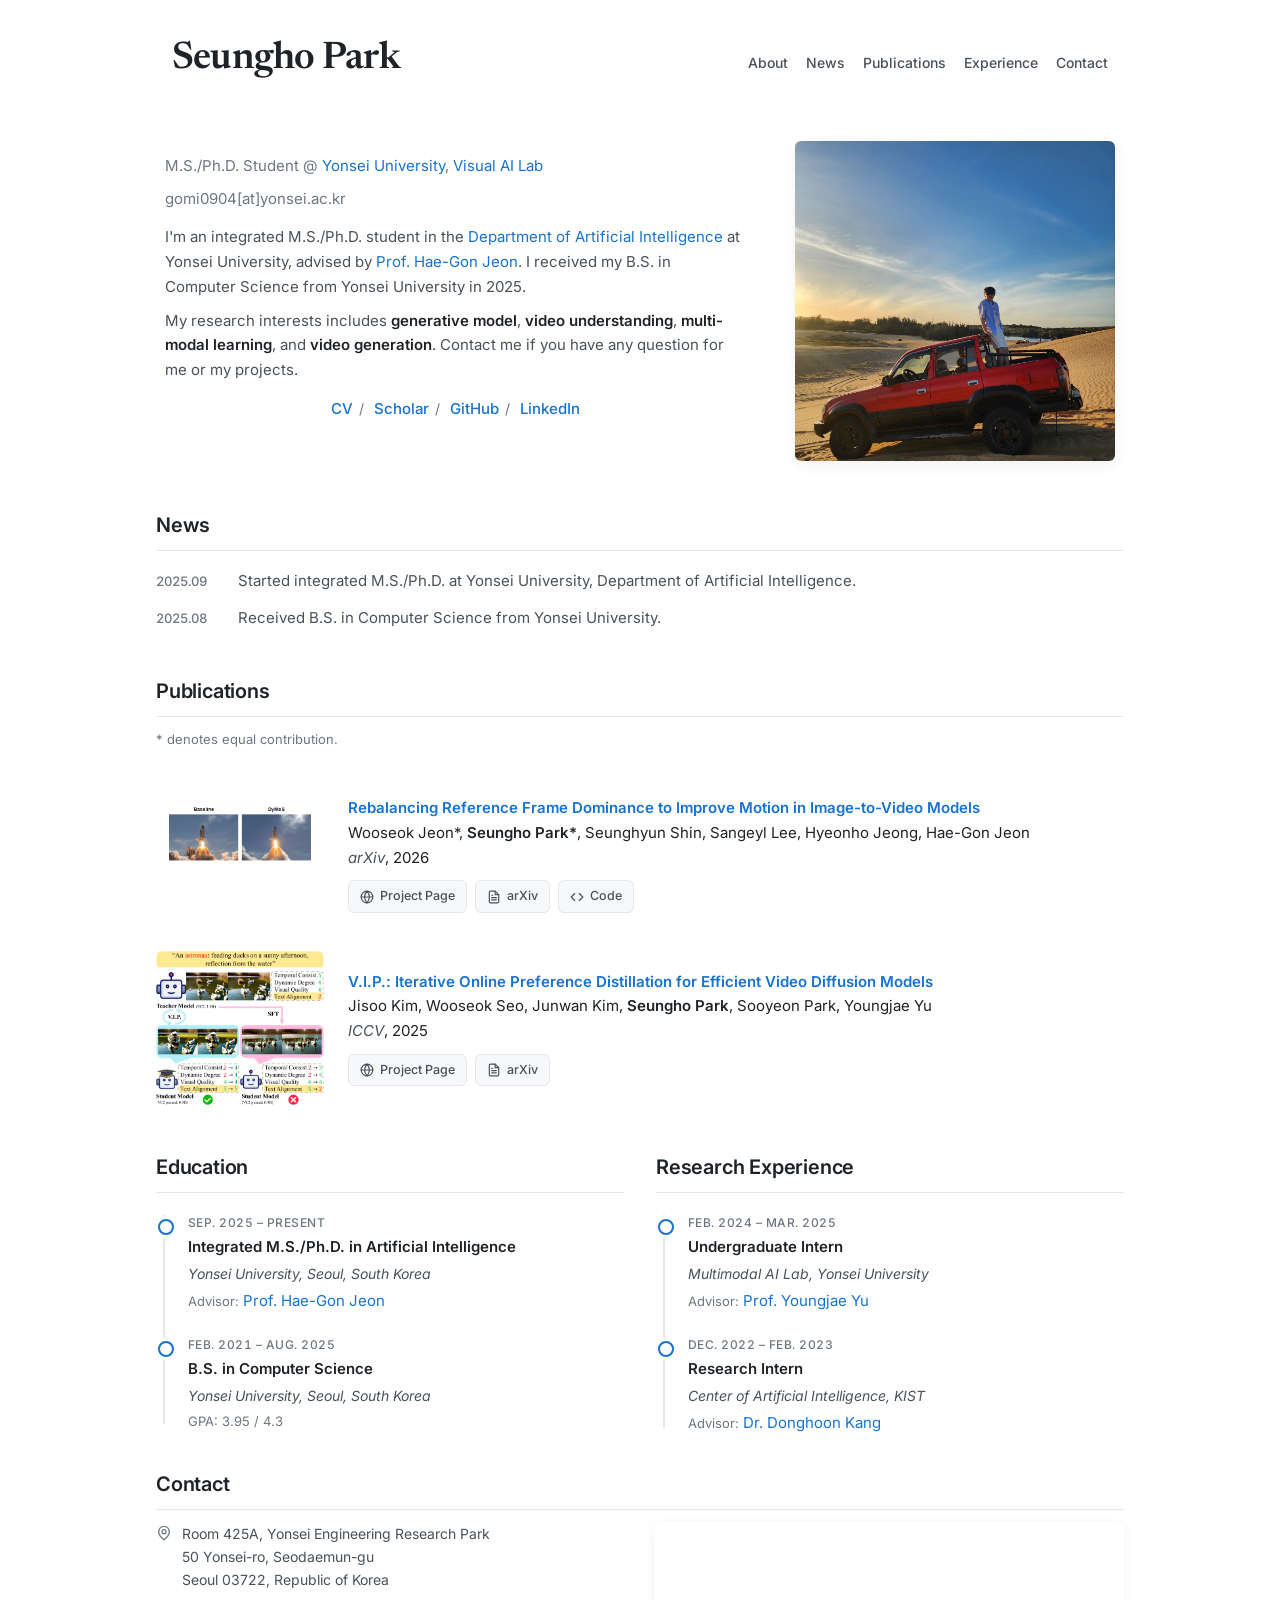
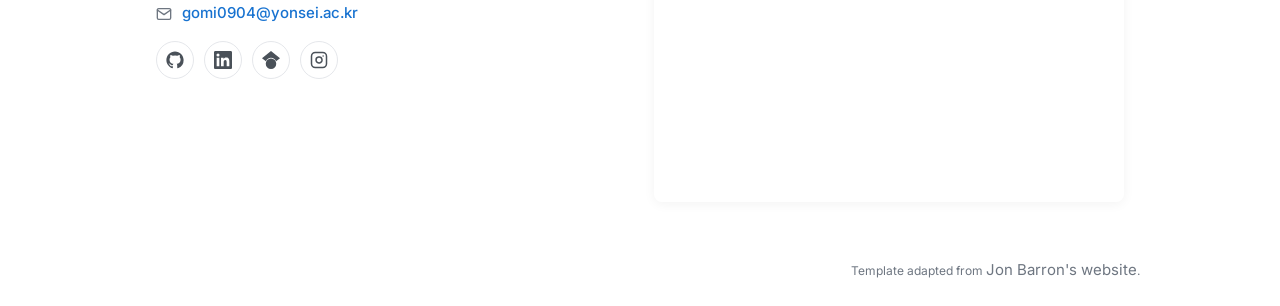
==== index.html @ 29bb2b55 "feat: add initial personal webpage" ====
<!DOCTYPE HTML>
<html lang="en">
  <head>
    <meta http-equiv="Content-Type" content="text/html; charset=UTF-8">
    <title>Seungho Park</title>
    <meta name="author" content="Seungho Park">
    <meta name="viewport" content="width=device-width, initial-scale=1">
    <link rel="stylesheet" type="text/css" href="stylesheet.css">
  </head>

  <body>

    <!-- ============== TOP HEADER (name + nav) ============== -->
    <header class="page-header">
      <p class="name">Seungho Park</p>
      <nav class="topnav">
        <a href="#about">About</a>
        <a href="#news">News</a>
        <a href="#publications">Publications</a>
        <a href="#experience">Experience</a>
        <a href="#contact">Contact</a>
      </nav>
    </header>

<table style="width:100%;max-width:1000px;border:0px;border-spacing:0px;border-collapse:separate;margin-right:auto;margin-left:auto;"><tbody>
      <tr style="padding:0px">
        <td style="padding:0px">

          <!-- ============== ABOUT / HEADER ============== -->
          <table id="about" style="width:100%;border:0px;border-spacing:0px;border-collapse:separate;margin-right:auto;margin-left:auto;"><tbody>
            <tr style="padding:0px">
              <td style="padding:2.5%;width:63%;vertical-align:middle">
                <p class="subtitle">M.S./Ph.D. Student @ <a href="https://www.yonsei.ac.kr/">Yonsei University</a>, <a href="https://sites.google.com/site/hgjeoncv/">Visual AI Lab</a></p>
                <p class="subtitle" style="margin-top:-6px;">gomi0904[at]yonsei.ac.kr</p>

                <p>
                  I'm an integrated M.S./Ph.D. student in the
                  <a href="https://cais.yonsei.ac.kr/csai/index.do">Department of Artificial Intelligence</a>
                  at Yonsei University, advised by
                  <a href="https://sites.google.com/site/hgjeoncv/">Prof. Hae-Gon Jeon</a>.
                  I received my B.S. in Computer Science from Yonsei University in 2025.
                </p>
                <p>
                  My research interests includes
                  <strong>generative model</strong>, <strong>video understanding</strong>, <strong>multi-modal learning</strong>,
                  and <strong>video generation</strong>. Contact me if you have any question for me or my projects.
                </p>
                <p class="links-text">
                  
                  <a href="https://drive.google.com/file/d/1Gy5AsVF4B0NXswx8U38R1Z8lXFW52VOD/view?usp=drive_link">CV</a><span class="sep">/</span>
                  <a href="https://scholar.google.com/citations?hl=ko&user=VhP1UfAAAAAJ">Scholar</a><span class="sep">/</span>
                  <a href="https://github.com/sh0xed98b8">GitHub</a><span class="sep">/</span>
                  <a href="https://www.linkedin.com/in/%EC%8A%B9%ED%98%B8-%EB%B0%95-468747253/">LinkedIn</a>
                </p>
              </td>
              <td style="padding:5% 2.5% 2.5% 2.5%;width:37%;max-width:37%;vertical-align:top">
                <a href="images/profile.jpg"><img class="profile-photo" alt="profile photo" src="images/profile.jpg"></a>
              </td>
            </tr>
          </tbody></table>

          <!-- ============== NEWS ============== -->
          <table id="news" style="width:100%;border:0px;border-spacing:0px;border-collapse:separate;margin-right:auto;margin-left:auto;"><tbody>
            <tr>
              <td style="padding:16px;width:100%;vertical-align:middle">
                <h2>News</h2>
                <ul class="clean">
                  <li><span class="date">2025.09</span> Started integrated M.S./Ph.D. at Yonsei University, Department of Artificial Intelligence.</li>
                  <li><span class="date">2025.08</span> Received B.S. in Computer Science from Yonsei University.</li>
                </ul>
              </td>
            </tr>
          </tbody></table>

          <!-- ============== PUBLICATIONS ============== -->
          <table id="publications" style="width:100%;border:0px;border-spacing:0px;border-collapse:separate;margin-right:auto;margin-left:auto;"><tbody>
            <tr>
              <td style="padding:16px;width:100%;vertical-align:middle">
                <h2>Publications</h2>
                <p style="font-size:13px; color: var(--muted);">
                  * denotes equal contribution.
                </p>
              </td>
            </tr>
          </tbody></table>

          <table style="width:100%;border:0px;border-spacing:0px 14px;border-collapse:separate;margin-right:auto;margin-left:auto;"><tbody>

            <!-- ===== DyMoS ===== -->
            <tr>
              <td style="padding:16px;width:20%;vertical-align:middle">
                <img src='images/dymos_teaser.gif' alt="DyMoS teaser (baseline vs ours, shuttle)" style="width:100%; height:auto; display:block; border-radius:6px;">
              </td>
              <td style="padding:8px;width:80%;vertical-align:middle">
                <a href="https://sh0xed98b8.github.io/DyMoS/">
                  <span class="papertitle">Rebalancing Reference Frame Dominance to Improve Motion in Image-to-Video Models</span>
                </a>
                <br>
                Wooseok Jeon*, <strong>Seungho Park*</strong>, Seunghyun Shin, Sangeyl Lee, Hyeonho Jeong, Hae-Gon Jeon
                <br>
                <em>arXiv</em>, 2026
                <div class="pub-buttons">
                  <a href="https://sh0xed98b8.github.io/DyMoS/">
                    <svg viewBox="0 0 24 24" fill="none" stroke="currentColor" stroke-width="2" stroke-linecap="round" stroke-linejoin="round"><circle cx="12" cy="12" r="10"/><path d="M2 12h20"/><path d="M12 2a15.3 15.3 0 0 1 4 10 15.3 15.3 0 0 1-4 10 15.3 15.3 0 0 1-4-10 15.3 15.3 0 0 1 4-10z"/></svg>
                    Project Page
                  </a>
                  <a href="https://arxiv.org/abs/2605.19398">
                    <svg viewBox="0 0 24 24" fill="none" stroke="currentColor" stroke-width="2" stroke-linecap="round" stroke-linejoin="round"><path d="M14 2H6a2 2 0 0 0-2 2v16a2 2 0 0 0 2 2h12a2 2 0 0 0 2-2V8z"/><path d="M14 2v6h6"/><path d="M16 13H8M16 17H8M10 9H8"/></svg>
                    arXiv
                  </a>
                  <a href="https://github.com/sh0xed98b8/DyMoS">
                    <svg viewBox="0 0 24 24" fill="none" stroke="currentColor" stroke-width="2" stroke-linecap="round" stroke-linejoin="round"><polyline points="16 18 22 12 16 6"/><polyline points="8 6 2 12 8 18"/></svg>
                    Code
                  </a>
                </div>
              </td>
            </tr>

            <!-- ===== V.I.P. ===== -->
            <tr>
              <td style="padding:16px;width:20%;vertical-align:middle">
                <img src='images/vip_teaser.png' alt="V.I.P. teaser figure" style="width:100%; height:auto; display:block; border-radius:6px;">
              </td>
              <td style="padding:8px;width:80%;vertical-align:middle">
                <a href="https://jiiiisoo.github.io/VIP.github.io/">
                  <span class="papertitle">V.I.P.: Iterative Online Preference Distillation for Efficient Video Diffusion Models</span>
                </a>
                <br>
                Jisoo Kim, Wooseok Seo, Junwan Kim, <strong>Seungho Park</strong>, Sooyeon Park, Youngjae Yu
                <br>
                <em>ICCV</em>, 2025
                <div class="pub-buttons">
                  <a href="https://jiiiisoo.github.io/VIP.github.io/">
                    <svg viewBox="0 0 24 24" fill="none" stroke="currentColor" stroke-width="2" stroke-linecap="round" stroke-linejoin="round"><circle cx="12" cy="12" r="10"/><path d="M2 12h20"/><path d="M12 2a15.3 15.3 0 0 1 4 10 15.3 15.3 0 0 1-4 10 15.3 15.3 0 0 1-4-10 15.3 15.3 0 0 1 4-10z"/></svg>
                    Project Page
                  </a>
                  <a href="https://arxiv.org/abs/2508.03254">
                    <svg viewBox="0 0 24 24" fill="none" stroke="currentColor" stroke-width="2" stroke-linecap="round" stroke-linejoin="round"><path d="M14 2H6a2 2 0 0 0-2 2v16a2 2 0 0 0 2 2h12a2 2 0 0 0 2-2V8z"/><path d="M14 2v6h6"/><path d="M16 13H8M16 17H8M10 9H8"/></svg>
                    arXiv
                  </a>
                </div>
              </td>
            </tr>

          </tbody></table>

          <!-- ============== EDUCATION + RESEARCH EXPERIENCE (side by side) ============== -->
          <div id="experience" class="split">
            <div>
              <h2 id="education">Education</h2>
              <ul class="timeline">
                <li>
                  <span class="tl-date">Sep. 2025 – Present</span>
                  <p class="tl-title">Integrated M.S./Ph.D. in Artificial Intelligence</p>
                  <p class="tl-place">Yonsei University, Seoul, South Korea</p>
                  <p class="tl-meta">Advisor: <a href="https://sites.google.com/site/hgjeoncv/">Prof. Hae-Gon Jeon</a></p>
                </li>
                <li>
                  <span class="tl-date">Feb. 2021 – Aug. 2025</span>
                  <p class="tl-title">B.S. in Computer Science</p>
                  <p class="tl-place">Yonsei University, Seoul, South Korea</p>
                  <p class="tl-meta">GPA: 3.95 / 4.3</p>
                </li>
              </ul>
            </div>
            <div>
              <h2>Research Experience</h2>
              <ul class="timeline">
                <li>
                  <span class="tl-date">Feb. 2024 – Mar. 2025</span>
                  <p class="tl-title">Undergraduate Intern</p>
                  <p class="tl-place">Multimodal AI Lab, Yonsei University</p>
                  <p class="tl-meta">Advisor: <a href="https://yj-yu.github.io/home/">Prof. Youngjae Yu</a></p>
                </li>
                <li>
                  <span class="tl-date">Dec. 2022 – Feb. 2023</span>
                  <p class="tl-title">Research Intern</p>
                  <p class="tl-place">Center of Artificial Intelligence, KIST</p>
                  <p class="tl-meta">Advisor: <a href="https://kimbabmoowoo.github.io/">Dr. Donghoon Kang</a></p>
                </li>
              </ul>
            </div>
          </div>

<!-- ============== CONTACT ============== -->
          <table id="contact" style="width:100%;border:0px;border-spacing:0px;border-collapse:separate;margin-right:auto;margin-left:auto;"><tbody>
            <tr>
              <td style="padding:16px;width:100%;vertical-align:middle">
                <h2>Contact</h2>
                <div class="contact-grid">
                  <div>
                    <ul class="contact-list">
                      <li style="align-items: flex-start;">
                        <svg viewBox="0 0 24 24" fill="none" stroke="currentColor" stroke-width="2" stroke-linecap="round" stroke-linejoin="round" style="margin-top: 3px;"><path d="M20 10c0 6-8 12-8 12s-8-6-8-12a8 8 0 0 1 16 0z"/><circle cx="12" cy="10" r="3"/></svg>
                        <span>
                          Room 425A, Yonsei Engineering Research Park<br>
                          50 Yonsei-ro, Seodaemun-gu<br>
                          Seoul 03722, Republic of Korea
                        </span>
                      </li>
                      <li>
                        <svg viewBox="0 0 24 24" fill="none" stroke="currentColor" stroke-width="2" stroke-linecap="round" stroke-linejoin="round"><rect x="2" y="4" width="20" height="16" rx="2"/><path d="m22 6-10 7L2 6"/></svg>
                        <a href="mailto:gomi0904@yonsei.ac.kr">gomi0904@yonsei.ac.kr</a>
                      </li>
                    </ul>
                    <div class="icon-links">
                      <a href="https://github.com/sh0xed98b8" title="GitHub" aria-label="GitHub">
                        <svg viewBox="0 0 24 24" fill="currentColor"><path d="M12 .5C5.65.5.5 5.65.5 12c0 5.08 3.29 9.39 7.86 10.91.58.11.79-.25.79-.55v-2.1c-3.2.7-3.87-1.36-3.87-1.36-.52-1.33-1.28-1.69-1.28-1.69-1.05-.72.08-.7.08-.7 1.16.08 1.78 1.19 1.78 1.19 1.03 1.77 2.7 1.26 3.36.96.1-.75.4-1.26.73-1.55-2.55-.29-5.24-1.28-5.24-5.68 0-1.26.45-2.28 1.18-3.08-.12-.29-.51-1.46.11-3.04 0 0 .97-.31 3.18 1.18a11.04 11.04 0 0 1 5.79 0c2.2-1.49 3.17-1.18 3.17-1.18.63 1.58.24 2.75.12 3.04.74.8 1.18 1.82 1.18 3.08 0 4.41-2.69 5.38-5.25 5.67.41.36.78 1.06.78 2.14v3.17c0 .31.21.67.8.55A11.5 11.5 0 0 0 23.5 12C23.5 5.65 18.35.5 12 .5z"/></svg>
                      </a>
                      <a href="https://www.linkedin.com/in/%EC%8A%B9%ED%98%B8-%EB%B0%95-468747253/" title="LinkedIn" aria-label="LinkedIn">
                        <svg viewBox="0 0 24 24" fill="currentColor"><path d="M20.45 20.45h-3.55v-5.57c0-1.33-.02-3.04-1.85-3.04-1.86 0-2.14 1.45-2.14 2.95v5.66H9.36V9h3.41v1.56h.05c.48-.9 1.64-1.85 3.37-1.85 3.6 0 4.27 2.37 4.27 5.46v6.28zM5.34 7.43a2.06 2.06 0 1 1 0-4.12 2.06 2.06 0 0 1 0 4.12zM7.12 20.45H3.56V9h3.56v11.45zM22.22 0H1.77C.79 0 0 .77 0 1.72v20.56C0 23.23.79 24 1.77 24h20.45c.98 0 1.78-.77 1.78-1.72V1.72C24 .77 23.2 0 22.22 0z"/></svg>
                      </a>
                      <a href="https://scholar.google.com/citations?hl=ko&user=VhP1UfAAAAAJ" title="Google Scholar" aria-label="Google Scholar">
                        <svg viewBox="0 0 24 24" fill="currentColor"><path d="M5.242 13.769L0 9.5 12 0l12 9.5-5.242 4.269C17.548 10.945 14.978 9 12 9c-2.977 0-5.548 1.945-6.758 4.769zM12 10a7 7 0 1 0 0 14 7 7 0 0 0 0-14z"/></svg>
                      </a>
                      <a href="https://www.instagram.com/sh_0xed98b8" title="Instagram" aria-label="Instagram">
                        <svg viewBox="0 0 24 24" fill="none" stroke="currentColor" stroke-width="2" stroke-linecap="round" stroke-linejoin="round"><rect x="2" y="2" width="20" height="20" rx="5"/><path d="M16 11.37a4 4 0 1 1-7.91 1.18A4 4 0 0 1 16 11.37z"/><line x1="17.5" y1="6.5" x2="17.51" y2="6.5"/></svg>
                      </a>
                    </div>
                  </div>
                  <div class="contact-map">
                    <iframe
                      src="https://www.google.com/maps/embed?pb=!1m14!1m8!1m3!1d3163.0!2d126.9354738!3d37.5608403!3m2!1i1024!2i768!4f13.1!3m3!1m2!1s0x357c9913cc31e10d%3A0x2e862a8b6ba60026!2sYonsei%20Engineering%20Research%20Park!5e0!3m2!1sen!2skr!4v1716700000000"
                      loading="lazy"
                      referrerpolicy="no-referrer-when-downgrade"
                      allowfullscreen></iframe>
                  </div>
                </div>
              </td>
            </tr>
          </tbody></table>

          <!-- ============== FOOTER ============== -->
          <div class="footer">
            Template adapted from <a href="https://jonbarron.info">Jon Barron's website</a>.
          </div>

        </td>
      </tr>
    </tbody></table>
  </body>
</html>
---- stylesheet.css ----
/* ============================================================
   Personal academic page — clean white, Inter-based typography
   Based on Jon Barron's table layout, restyled for modern look
   ============================================================ */

@import url('https://fonts.googleapis.com/css2?family=Inter:wght@400;500;600;700&family=Newsreader:ital,wght@0,400;0,600;1,400&display=swap');

:root {
  --fg: #1f2328;
  --fg-soft: #4a5159;
  --muted: #6e7681;
  --bg: #ffffff;
  --accent: #1772d0;
  --accent-hover: #f09228;
  --rule: #e5e7eb;
  --highlight: #fff8c5;
}

* { box-sizing: border-box; }

html, body {
  background: var(--bg);
  color: var(--fg);
  margin: 0;
  padding: 0;
  -webkit-font-smoothing: antialiased;
  -moz-osx-font-smoothing: grayscale;
}

body, td, th, tr, p, a, li {
  font-family: 'Inter', -apple-system, BlinkMacSystemFont, 'Segoe UI', Helvetica, Arial, sans-serif;
  font-size: 15px;
  line-height: 1.65;
  color: var(--fg);
}

p {
  margin: 0.6em 0;
  color: var(--fg-soft);
}

strong { font-weight: 600; color: var(--fg); }
em     { font-style: italic; color: var(--fg-soft); }

/* ---------- Links ---------- */
a {
  color: var(--accent);
  text-decoration: none;
  border-bottom: 1px solid transparent;
  transition: color .15s ease, border-color .15s ease;
}
a:hover, a:focus {
  color: var(--accent-hover);
  border-bottom-color: var(--accent-hover);
}

/* ---------- Headings ---------- */
h2 {
  margin: 0 0 12px 0;
  padding: 0 0 8px 0;
  font-family: 'Inter', sans-serif;
  font-size: 20px;
  font-weight: 600;
  letter-spacing: -0.01em;
  color: var(--fg);
  border-bottom: 1px solid var(--rule);
}

/* ---------- Name (top of page) ---------- */
.name {
  padding-top: 8px;
  margin: 0 0 8px 0;
  font-family: 'Newsreader', 'Inter', serif;
  font-size: 38px;
  font-weight: 600;
  letter-spacing: -0.02em;
  color: var(--fg);
}

.subtitle {
  margin: 0 0 14px 0;
  font-size: 15px;
  color: var(--muted);
  font-weight: 400;
}

/* ---------- Page header (name + nav inline) ---------- */
.page-header {
  max-width: 1000px;
  margin: 0 auto;
  padding: 28px 2.5% 0;
  display: flex;
  justify-content: space-between;
  align-items: baseline;
  gap: 24px;
  flex-wrap: wrap;
}
.page-header .name {
  margin: 0;
  padding: 0;
}

.topnav {
  display: flex;
  gap: 18px;
  flex-wrap: wrap;
  justify-content: flex-end;
}
.topnav a {
  font-size: 14px;
  font-weight: 500;
  color: var(--fg-soft);
  border-bottom: none;
}
.topnav a:hover { color: var(--accent); }
@media (max-width: 600px) {
  .page-header { gap: 8px; }
  .topnav { gap: 12px; }
  .topnav a { font-size: 13px; }
}

/* ---------- Header link row (text style) ---------- */
.links-text {
  text-align: center;
  margin-top: 14px;
  font-size: 14px;
}
.links-text a { font-weight: 500; }
.links-text .sep { color: var(--muted); margin: 0 6px; }

/* ---------- Icon-only round buttons (used in Contact) ---------- */
.icon-links {
  display: flex;
  gap: 10px;
  flex-wrap: wrap;
  margin-top: 14px;
}
.icon-links a {
  display: inline-flex;
  align-items: center;
  justify-content: center;
  width: 38px;
  height: 38px;
  border: 1px solid var(--rule);
  border-radius: 50%;
  color: var(--fg-soft);
  transition: color .15s ease, border-color .15s ease, background .15s ease, transform .15s ease;
}
.icon-links a:hover {
  color: var(--accent);
  border-color: var(--accent);
  background: rgba(23,114,208,0.06);
  transform: translateY(-1px);
}
.icon-links a svg { width: 18px; height: 18px; }

/* ---------- News & Education lists ---------- */
ul.clean {
  list-style: none;
  padding: 0;
  margin: 6px 0;
}
ul.clean li {
  padding: 6px 0;
  color: var(--fg-soft);
}
ul.clean li .date {
  display: inline-block;
  min-width: 78px;
  color: var(--muted);
  font-variant-numeric: tabular-nums;
  font-size: 13px;
  font-weight: 500;
}

/* ---------- Publications ---------- */
.papertitle {
  font-family: 'Inter', sans-serif;
  font-size: 15px;
  font-weight: 600;
  color: var(--fg);
}
a .papertitle { color: var(--accent); }
a:hover .papertitle { color: var(--accent-hover); }

.one {
  width: 160px;
  height: 160px;
  position: relative;
  border-radius: 6px;
  overflow: hidden;
}
.two {
  width: 160px;
  height: 160px;
  position: absolute;
  transition: opacity .25s ease-in-out;
}
.fade { transition: opacity .25s ease-in-out; }

span.highlight {
  background-color: var(--highlight);
  padding: 0 3px;
  border-radius: 2px;
}

/* ---------- Publication buttons (project page / arXiv / code) ---------- */
.pub-buttons {
  display: flex;
  gap: 8px;
  flex-wrap: wrap;
  margin-top: 10px;
}
.pub-buttons a {
  display: inline-flex;
  align-items: center;
  gap: 6px;
  padding: 5px 11px;
  font-size: 12.5px;
  font-weight: 500;
  color: var(--fg-soft);
  background: #f6f8fa;
  border: 1px solid var(--rule);
  border-radius: 6px;
  transition: color .15s ease, border-color .15s ease, background .15s ease;
}
.pub-buttons a:hover {
  color: var(--accent);
  border-color: var(--accent);
  background: rgba(23,114,208,0.08);
}
.pub-buttons svg {
  width: 14px;
  height: 14px;
  flex-shrink: 0;
}

/* ---------- Timeline (Education / Experience) ---------- */
ul.timeline {
  list-style: none;
  padding: 0;
  margin: 6px 0 0 0;
  position: relative;
}
ul.timeline::before {
  content: "";
  position: absolute;
  left: 7px;
  top: 8px;
  bottom: 8px;
  width: 2px;
  background: var(--rule);
}
ul.timeline > li {
  position: relative;
  padding: 6px 0 18px 32px;
}
ul.timeline > li::before {
  content: "";
  position: absolute;
  left: 2px;
  top: 12px;
  width: 12px;
  height: 12px;
  border-radius: 50%;
  background: #ffffff;
  border: 2px solid var(--accent);
  box-shadow: 0 0 0 3px #ffffff;
}
ul.timeline > li:last-child { padding-bottom: 4px; }

.tl-date {
  display: block;
  font-size: 12px;
  font-weight: 500;
  letter-spacing: 0.04em;
  text-transform: uppercase;
  color: var(--muted);
  margin-bottom: 2px;
  font-variant-numeric: tabular-nums;
}
.tl-title {
  font-size: 15px;
  font-weight: 600;
  color: var(--fg);
  margin: 0;
}
.tl-place {
  font-style: italic;
  color: var(--fg-soft);
  font-size: 14px;
  margin: 2px 0 0 0;
}
.tl-meta {
  color: var(--muted);
  font-size: 13px;
  margin: 4px 0 0 0;
}
ul.timeline ul {
  margin: 6px 0 0 0;
  padding-left: 18px;
  color: var(--fg-soft);
}
ul.timeline ul li { padding: 2px 0; font-size: 14px; }

/* ---------- Split (two-column) section ---------- */
.split {
  display: grid;
  grid-template-columns: 1fr 1fr;
  gap: 32px;
  padding: 16px;
}
.split > div { min-width: 0; }
.split h2 { margin-bottom: 14px; }
.split ul.timeline > li { padding-bottom: 16px; }
.split ul.timeline > li:last-child { padding-bottom: 0; }
@media (max-width: 720px) {
  .split { grid-template-columns: 1fr; gap: 4px; }
}

/* ---------- Contact ---------- */
.contact-grid {
  display: grid;
  grid-template-columns: 1fr 1fr;
  gap: 28px;
  align-items: start;
  margin-top: 8px;
}
@media (max-width: 720px) {
  .contact-grid { grid-template-columns: 1fr; }
}
.contact-map iframe {
  width: 100%;
  height: 280px;
  border: 0;
  border-radius: 8px;
  filter: grayscale(0.25) contrast(0.95);
  box-shadow: 0 2px 12px rgba(0,0,0,0.05);
}
.contact-list {
  list-style: none;
  padding: 0;
  margin: 0;
  display: flex;
  flex-direction: column;
  gap: 10px;
}
.contact-list li {
  display: flex;
  align-items: center;
  gap: 10px;
  color: var(--fg-soft);
  font-size: 14px;
}
.contact-list svg {
  flex-shrink: 0;
  width: 16px;
  height: 16px;
  color: var(--muted);
}
.contact-list a { font-weight: 500; }

/* ---------- Profile photo ---------- */
.profile-photo {
  width: 100%;
  max-width: 100%;
  object-fit: cover;
  border-radius: 6px;
  box-shadow: 0 4px 16px rgba(0,0,0,0.06);
}

/* ---------- Footer ---------- */
.footer {
  text-align: right;
  font-size: 12px;
  color: var(--muted);
  padding: 32px 0 24px;
}
.footer a { color: var(--muted); }

/* ---------- Mobile ---------- */
@media (max-width: 600px) {
  .name { font-size: 30px; }
  body, td, th, tr, p, a, li { font-size: 14px; }
  .topnav a { margin: 0 6px; font-size: 13px; }
  .one, .two { width: 110px; height: 110px; }
}
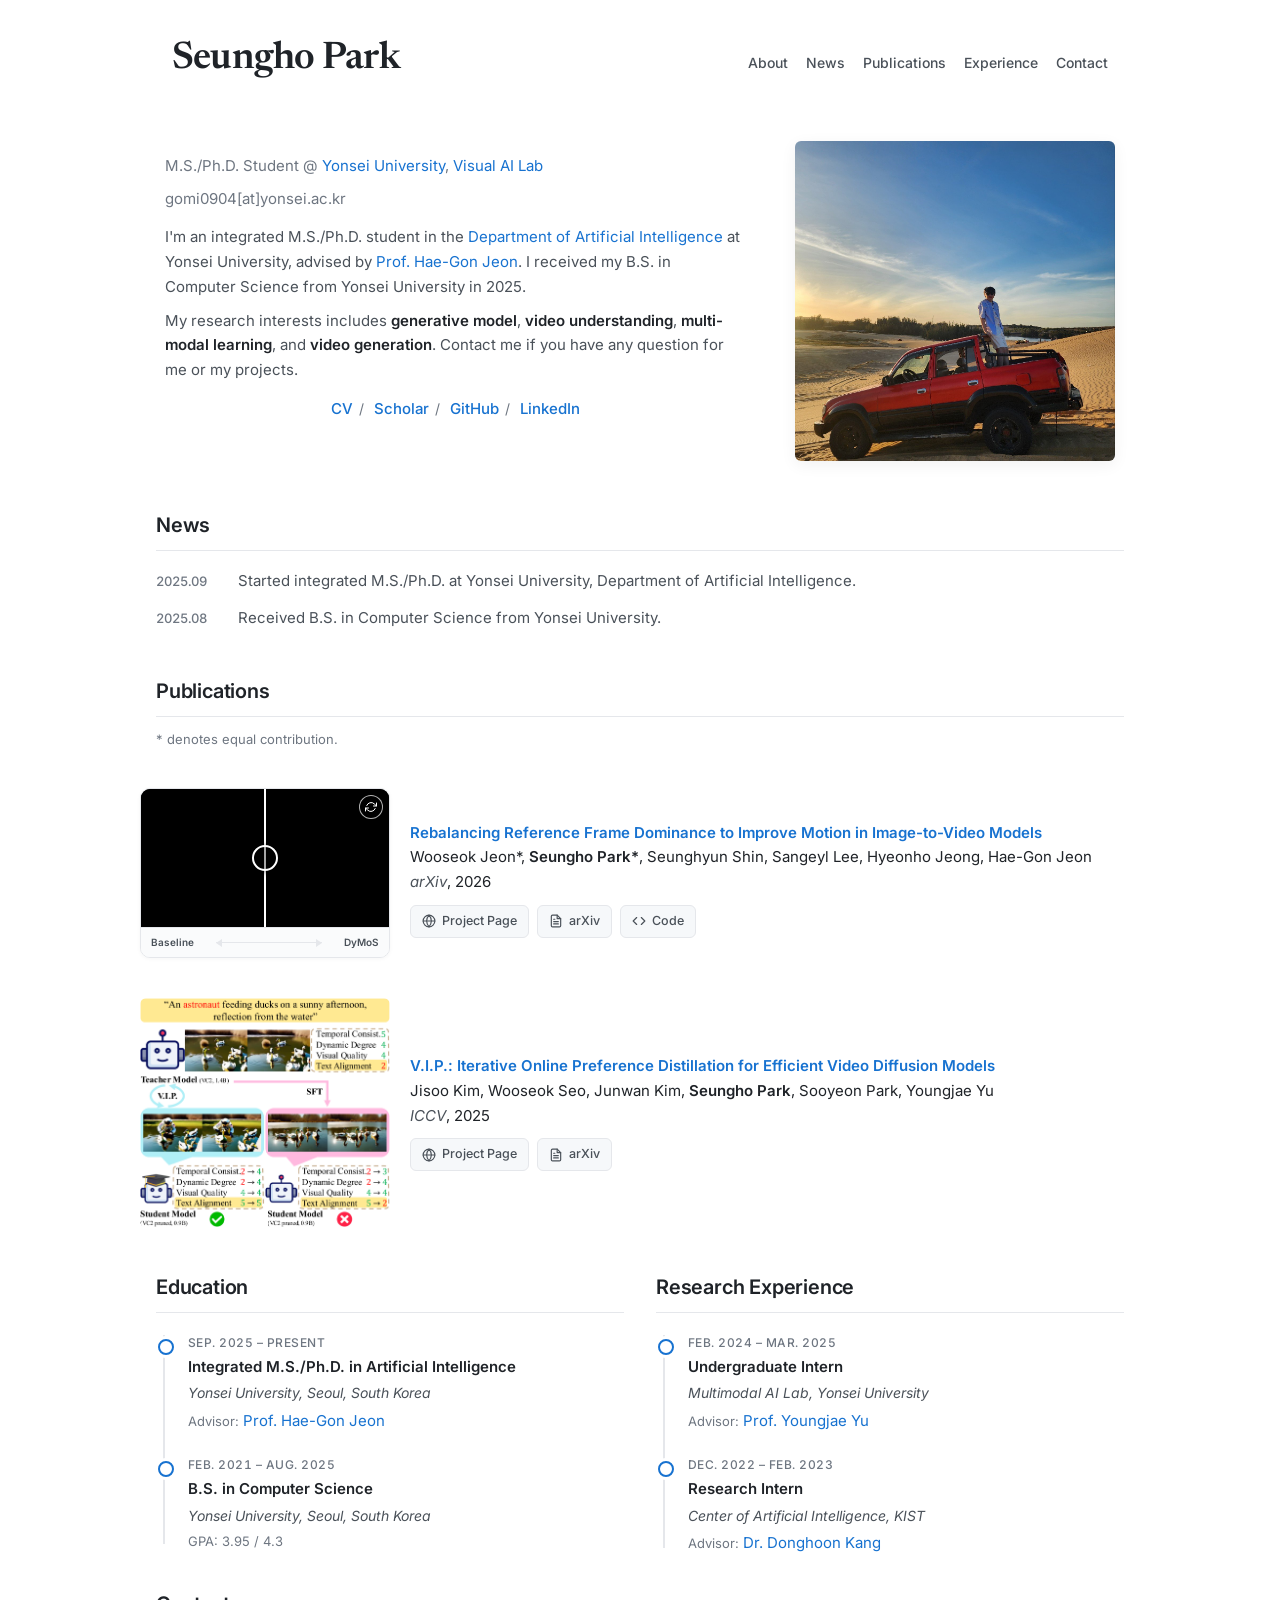
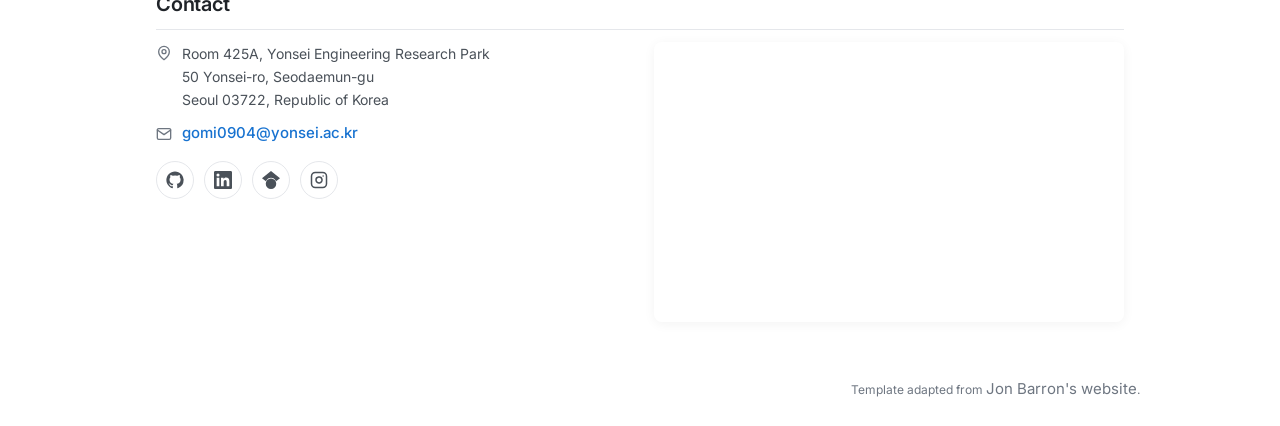
==== commit a2ac5e5e: "fix: teaser as interactive" ====
--- a/index.html
+++ b/index.html
@@ -84,54 +84,91 @@
             </tr>
           </tbody></table>
 
-          <table style="width:100%;border:0px;border-spacing:0px 14px;border-collapse:separate;margin-right:auto;margin-left:auto;"><tbody>
-
-            <!-- ===== DyMoS ===== -->
-            <tr>
-              <td style="padding:16px;width:20%;vertical-align:middle">
-                <img src='images/dymos_teaser.gif' alt="DyMoS teaser (baseline vs ours, shuttle)" style="width:100%; height:auto; display:block; border-radius:6px;">
-              </td>
-              <td style="padding:8px;width:80%;vertical-align:middle">
+          <!-- ===== DyMoS — interactive widget (single boy_mud comparison) ===== -->
+          <div class="pub-row">
+            <div class="pub-thumb">
+              <div class="pub-interactive">
+                <div class="flip-card-wrap">
+                  <div class="flip-card" id="dymosFlipCard">
+                    <!-- FRONT: single baseline↔DyMoS slider (boy_mud) -->
+                    <div class="flip-face flip-front">
+                      <div class="compare-grid"
+                           data-cells='[
+                             {"base":"DyMoS/assets/videos/dynamic/fig4_02_boy_mud/base.mp4","ours":"DyMoS/assets/videos/dynamic/fig4_02_boy_mud/ours.mp4"}
+                           ]'></div>
+                      <button class="pub-flip-btn" data-flip-target="dymosFlipCard" title="Switch to continuous control">
+                        <svg viewBox="0 0 24 24" fill="none" stroke="currentColor" stroke-width="2" stroke-linecap="round" stroke-linejoin="round"><polyline points="23 4 23 10 17 10"/><polyline points="1 20 1 14 7 14"/><path d="M3.51 9a9 9 0 0 1 14.85-3.36L23 10M1 14l4.64 4.36A9 9 0 0 0 20.49 15"/></svg>
+                      </button>
+                      <div class="widget-foot">
+                        <span>Baseline</span><span class="grid-axis-arrow"></span><span>DyMoS</span>
+                      </div>
+                    </div>
+                    <!-- BACK: single whitehorse + 4-step Static↔Dynamic slider -->
+                    <div class="flip-face flip-back">
+                      <div class="sd-stage"
+                           data-videos='[
+                             "DyMoS/assets/videos/teaser/continuous/whitehorse/g-2.0.mp4",
+                             "DyMoS/assets/videos/teaser/continuous/whitehorse/g-1.0.mp4",
+                             "DyMoS/assets/videos/teaser/continuous/whitehorse/g0.6.mp4",
+                             "DyMoS/assets/videos/teaser/continuous/whitehorse/g+1.0.mp4"
+                           ]'></div>
+                      <button class="pub-flip-btn" data-flip-target="dymosFlipCard" title="Back to comparison">
+                        <svg viewBox="0 0 24 24" fill="none" stroke="currentColor" stroke-width="2" stroke-linecap="round" stroke-linejoin="round"><polyline points="23 4 23 10 17 10"/><polyline points="1 20 1 14 7 14"/><path d="M3.51 9a9 9 0 0 1 14.85-3.36L23 10M1 14l4.64 4.36A9 9 0 0 0 20.49 15"/></svg>
+                      </button>
+                      <div class="widget-foot sd-foot">
+                        <span class="sd-axis-label static">Static</span>
+                        <div class="sd-slot-wrap">
+                          <input type="range" class="sd-slider" min="0" max="3" step="1" value="0">
+                          <div class="sd-ticks"></div>
+                        </div>
+                        <span class="sd-axis-label dynamic">Dynamic</span>
+                      </div>
+                    </div>
+                  </div>
+                </div>
+              </div>
+            </div>
+            <div>
+              <a href="https://sh0xed98b8.github.io/DyMoS/">
+                <span class="papertitle">Rebalancing Reference Frame Dominance to Improve Motion in Image-to-Video Models</span>
+              </a>
+              <br>
+              Wooseok Jeon*, <strong>Seungho Park*</strong>, Seunghyun Shin, Sangeyl Lee, Hyeonho Jeong, Hae-Gon Jeon
+              <br>
+              <em>arXiv</em>, 2026
+              <div class="pub-buttons">
                 <a href="https://sh0xed98b8.github.io/DyMoS/">
-                  <span class="papertitle">Rebalancing Reference Frame Dominance to Improve Motion in Image-to-Video Models</span>
+                  <svg viewBox="0 0 24 24" fill="none" stroke="currentColor" stroke-width="2" stroke-linecap="round" stroke-linejoin="round"><circle cx="12" cy="12" r="10"/><path d="M2 12h20"/><path d="M12 2a15.3 15.3 0 0 1 4 10 15.3 15.3 0 0 1-4 10 15.3 15.3 0 0 1-4-10 15.3 15.3 0 0 1 4-10z"/></svg>
+                  Project Page
                 </a>
-                <br>
-                Wooseok Jeon*, <strong>Seungho Park*</strong>, Seunghyun Shin, Sangeyl Lee, Hyeonho Jeong, Hae-Gon Jeon
-                <br>
-                <em>arXiv</em>, 2026
-                <div class="pub-buttons">
-                  <a href="https://sh0xed98b8.github.io/DyMoS/">
-                    <svg viewBox="0 0 24 24" fill="none" stroke="currentColor" stroke-width="2" stroke-linecap="round" stroke-linejoin="round"><circle cx="12" cy="12" r="10"/><path d="M2 12h20"/><path d="M12 2a15.3 15.3 0 0 1 4 10 15.3 15.3 0 0 1-4 10 15.3 15.3 0 0 1-4-10 15.3 15.3 0 0 1 4-10z"/></svg>
-                    Project Page
-                  </a>
-                  <a href="https://arxiv.org/abs/2605.19398">
-                    <svg viewBox="0 0 24 24" fill="none" stroke="currentColor" stroke-width="2" stroke-linecap="round" stroke-linejoin="round"><path d="M14 2H6a2 2 0 0 0-2 2v16a2 2 0 0 0 2 2h12a2 2 0 0 0 2-2V8z"/><path d="M14 2v6h6"/><path d="M16 13H8M16 17H8M10 9H8"/></svg>
-                    arXiv
-                  </a>
-                  <a href="https://github.com/sh0xed98b8/DyMoS">
-                    <svg viewBox="0 0 24 24" fill="none" stroke="currentColor" stroke-width="2" stroke-linecap="round" stroke-linejoin="round"><polyline points="16 18 22 12 16 6"/><polyline points="8 6 2 12 8 18"/></svg>
-                    Code
-                  </a>
-                </div>
-              </td>
-            </tr>
-
-            <!-- ===== V.I.P. ===== -->
-            <tr>
-              <td style="padding:16px;width:20%;vertical-align:middle">
-                <img src='images/vip_teaser.png' alt="V.I.P. teaser figure" style="width:100%; height:auto; display:block; border-radius:6px;">
-              </td>
-              <td style="padding:8px;width:80%;vertical-align:middle">
+                <a href="https://arxiv.org/abs/2605.19398">
+                  <svg viewBox="0 0 24 24" fill="none" stroke="currentColor" stroke-width="2" stroke-linecap="round" stroke-linejoin="round"><path d="M14 2H6a2 2 0 0 0-2 2v16a2 2 0 0 0 2 2h12a2 2 0 0 0 2-2V8z"/><path d="M14 2v6h6"/><path d="M16 13H8M16 17H8M10 9H8"/></svg>
+                  arXiv
+                </a>
+                <a href="https://github.com/sh0xed98b8/DyMoS">
+                  <svg viewBox="0 0 24 24" fill="none" stroke="currentColor" stroke-width="2" stroke-linecap="round" stroke-linejoin="round"><polyline points="16 18 22 12 16 6"/><polyline points="8 6 2 12 8 18"/></svg>
+                  Code
+                </a>
+              </div>
+            </div>
+          </div>
+
+          <!-- ===== V.I.P. ===== -->
+          <div class="pub-row">
+            <div class="pub-thumb">
+              <img src='images/vip_teaser.png' alt="V.I.P. teaser figure">
+            </div>
+            <div>
+              <a href="https://jiiiisoo.github.io/VIP.github.io/">
+                <span class="papertitle">V.I.P.: Iterative Online Preference Distillation for Efficient Video Diffusion Models</span>
+              </a>
+              <br>
+              Jisoo Kim, Wooseok Seo, Junwan Kim, <strong>Seungho Park</strong>, Sooyeon Park, Youngjae Yu
+              <br>
+              <em>ICCV</em>, 2025
+              <div class="pub-buttons">
                 <a href="https://jiiiisoo.github.io/VIP.github.io/">
-                  <span class="papertitle">V.I.P.: Iterative Online Preference Distillation for Efficient Video Diffusion Models</span>
-                </a>
-                <br>
-                Jisoo Kim, Wooseok Seo, Junwan Kim, <strong>Seungho Park</strong>, Sooyeon Park, Youngjae Yu
-                <br>
-                <em>ICCV</em>, 2025
-                <div class="pub-buttons">
-                  <a href="https://jiiiisoo.github.io/VIP.github.io/">
-                    <svg viewBox="0 0 24 24" fill="none" stroke="currentColor" stroke-width="2" stroke-linecap="round" stroke-linejoin="round"><circle cx="12" cy="12" r="10"/><path d="M2 12h20"/><path d="M12 2a15.3 15.3 0 0 1 4 10 15.3 15.3 0 0 1-4 10 15.3 15.3 0 0 1-4-10 15.3 15.3 0 0 1 4-10z"/></svg>
+                  <svg viewBox="0 0 24 24" fill="none" stroke="currentColor" stroke-width="2" stroke-linecap="round" stroke-linejoin="round"><circle cx="12" cy="12" r="10"/><path d="M2 12h20"/><path d="M12 2a15.3 15.3 0 0 1 4 10 15.3 15.3 0 0 1-4 10 15.3 15.3 0 0 1-4-10 15.3 15.3 0 0 1 4-10z"/></svg>
                     Project Page
                   </a>
                   <a href="https://arxiv.org/abs/2508.03254">
@@ -139,10 +176,8 @@
                     arXiv
                   </a>
                 </div>
-              </td>
-            </tr>
-
-          </tbody></table>
+            </div>
+          </div>
 
           <!-- ============== EDUCATION + RESEARCH EXPERIENCE (side by side) ============== -->
           <div id="experience" class="split">
@@ -238,5 +273,96 @@
         </td>
       </tr>
     </tbody></table>
+<script>
+(function () {
+  // ---------- Flip card toggle ----------
+  document.querySelectorAll('.pub-flip-btn').forEach(btn => {
+    btn.addEventListener('click', () => {
+      const target = document.getElementById(btn.dataset.flipTarget);
+      if (target) target.classList.toggle('flipped');
+    });
+  });
+
+  // ---------- Build baseline ↔ ours comparison cells ----------
+  document.querySelectorAll('.compare-grid').forEach(grid => {
+    let cells;
+    try { cells = JSON.parse(grid.dataset.cells); }
+    catch (e) { console.error('bad cells JSON', e); return; }
+    grid.innerHTML = '';
+    cells.forEach(c => {
+      const cell = document.createElement('div');
+      cell.className = 'compare-cell';
+      cell.innerHTML = `
+        <video class="layer-base" src="${c.base}" autoplay muted loop playsinline preload="auto"></video>
+        <video class="layer-ours" src="${c.ours}" autoplay muted loop playsinline preload="auto"></video>
+        <div class="cell-handle"></div>
+      `;
+      const ours   = cell.querySelector('.layer-ours');
+      const handle = cell.querySelector('.cell-handle');
+      const base   = cell.querySelector('.layer-base');
+
+      // Keep the two videos in sync
+      base.addEventListener('loadedmetadata', () => { try { ours.currentTime = base.currentTime; } catch(_){} });
+      base.addEventListener('seeked',          () => { try { ours.currentTime = base.currentTime; } catch(_){} });
+
+      let dragging = false;
+      const updateFromX = (clientX) => {
+        const rect = cell.getBoundingClientRect();
+        const x = Math.max(0, Math.min(rect.width, clientX - rect.left));
+        const pct = (x / rect.width) * 100;
+        handle.style.left = pct + '%';
+        ours.style.clipPath = `inset(0 0 0 ${pct}%)`;
+      };
+      cell.addEventListener('pointerdown', e => {
+        dragging = true;
+        cell.setPointerCapture(e.pointerId);
+        updateFromX(e.clientX);
+      });
+      cell.addEventListener('pointermove', e => { if (dragging) updateFromX(e.clientX); });
+      cell.addEventListener('pointerup',   e => {
+        dragging = false;
+        try { cell.releasePointerCapture(e.pointerId); } catch(_){}
+      });
+      cell.addEventListener('pointercancel', () => { dragging = false; });
+      grid.appendChild(cell);
+    });
+  });
+
+  // ---------- Static ↔ Dynamic single pane + 4-step slider ----------
+  document.querySelectorAll('.sd-stage').forEach(stage => {
+    let videos;
+    try { videos = JSON.parse(stage.dataset.videos); }
+    catch (e) { console.error('bad sd-stage videos JSON', e); return; }
+    stage.innerHTML = '';
+    const vidEls = videos.map((src, i) => {
+      const v = document.createElement('video');
+      v.src = src;
+      v.muted = true; v.loop = true; v.autoplay = true;
+      v.playsInline = true; v.preload = 'auto';
+      if (i === 0) v.classList.add('active');
+      stage.appendChild(v);
+      return v;
+    });
+    // Sync time across videos
+    const master = vidEls[0];
+    master.addEventListener('timeupdate', () => {
+      vidEls.slice(1).forEach(v => {
+        if (Math.abs(v.currentTime - master.currentTime) > 0.2) {
+          try { v.currentTime = master.currentTime; } catch (_) {}
+        }
+      });
+    });
+    // Slider snaps to integer 0..n-1
+    const slider = stage.parentNode.querySelector('.sd-slider');
+    if (!slider) return;
+    slider.max = String(vidEls.length - 1);
+    slider.addEventListener('input', () => {
+      const idx = Math.max(0, Math.min(vidEls.length - 1, parseInt(slider.value, 10)));
+      vidEls.forEach((v, i) => v.classList.toggle('active', i === idx));
+    });
+  });
+})();
+</script>
+
   </body>
 </html>
--- a/stylesheet.css
+++ b/stylesheet.css
@@ -385,3 +385,329 @@
   .topnav a { margin: 0 6px; font-size: 13px; }
   .one, .two { width: 110px; height: 110px; }
 }
+
+/* ============================================================
+   DyMoS Interactive Publication Widget
+   (2x2 baseline↔DyMoS slider grid; click to flip to whitehorse
+    static↔dynamic slider)
+   ============================================================ */
+.pub-interactive {
+  padding: 0;
+  margin: 0;
+  width: 100%;
+}
+/* Shared two-column layout for publications (thumbnail + info) */
+.pub-row {
+  display: grid;
+  grid-template-columns: 25% 1fr;
+  gap: 20px;
+  margin: 14px 0 28px;
+  align-items: center;
+}
+.pub-row > .pub-thumb img {
+  width: 100%;
+  height: auto;
+  display: block;
+  border-radius: 6px;
+}
+@media (max-width: 720px) {
+  .pub-row { grid-template-columns: 1fr; }
+}
+.flip-card-wrap {
+  width: 100%;
+  perspective: 1500px;
+  margin-bottom: 12px;
+}
+.flip-card {
+  position: relative;
+  width: 100%;
+  transform-style: preserve-3d;
+  transition: transform .75s cubic-bezier(.4,.0,.2,1);
+}
+.flip-card.flipped { transform: rotateY(180deg); }
+.flip-face {
+  backface-visibility: hidden;
+  -webkit-backface-visibility: hidden;
+  display: flex;
+  flex-direction: column;
+  background: #fff;
+  border: 1px solid var(--rule);
+  border-radius: 10px;
+  overflow: hidden;
+  box-shadow: 0 1px 4px rgba(0,0,0,0.04);
+}
+.flip-front { position: relative; }
+.flip-back  {
+  position: absolute;
+  top: 0; left: 0;
+  width: 100%;
+  height: 100%;
+  transform: rotateY(180deg);
+}
+
+.pub-widget-header {
+  display: flex;
+  justify-content: space-between;
+  align-items: center;
+  padding: 9px 14px;
+  background: #fafbfc;
+  border-bottom: 1px solid var(--rule);
+  flex-shrink: 0;
+}
+.pub-widget-title {
+  font-size: 13px;
+  font-weight: 600;
+  color: var(--fg);
+  letter-spacing: -0.01em;
+}
+.pub-flip-btn {
+  position: absolute;
+  top: 6px;
+  right: 6px;
+  z-index: 5;
+  width: 24px;
+  height: 24px;
+  padding: 0;
+  border: 1px solid rgba(255,255,255,0.7);
+  border-radius: 50%;
+  background: rgba(0,0,0,0.55);
+  cursor: pointer;
+  color: white;
+  display: inline-flex;
+  align-items: center;
+  justify-content: center;
+  transition: all .15s ease;
+  backdrop-filter: blur(4px);
+  -webkit-backdrop-filter: blur(4px);
+}
+.pub-flip-btn:hover { background: rgba(23,114,208,0.85); border-color: white; }
+.pub-flip-btn svg { width: 12px; height: 12px; }
+
+/* Bottom strip footer common to both faces */
+.widget-foot {
+  display: flex;
+  align-items: center;
+  gap: 8px;
+  padding: 6px 10px;
+  background: #fafbfc;
+  border-top: 1px solid var(--rule);
+  flex-shrink: 0;
+  font-size: 10px;
+  font-weight: 600;
+  color: var(--fg-soft);
+}
+.widget-foot > span:first-child,
+.widget-foot > span:last-child { white-space: nowrap; }
+.sd-foot .sd-axis-label.static  { color: #475569; }
+.sd-foot .sd-axis-label.dynamic { color: #b91c1c; }
+
+/* ---- FRONT: single baseline↔DyMoS comparison ---- */
+.compare-grid {
+  display: grid;
+  grid-template-columns: 1fr;
+  aspect-ratio: 1.793;     /* exact source video aspect (832/464) */
+  width: 100%;
+  background: #000;
+}
+.compare-cell {
+  position: relative;
+  overflow: hidden;
+  background: #000;
+  border-radius: 4px;
+  cursor: ew-resize;
+  user-select: none;
+  -webkit-user-select: none;
+  min-height: 0;
+  touch-action: none;
+}
+.compare-cell video {
+  position: absolute;
+  inset: 0;
+  width: 100%;
+  height: 100%;
+  object-fit: cover;
+  pointer-events: none;
+  display: block;
+}
+.compare-cell .layer-ours {
+  /* default: half-revealed */
+  clip-path: inset(0 0 0 50%);
+}
+.cell-handle {
+  position: absolute;
+  top: 0;
+  bottom: 0;
+  width: 2px;
+  background: white;
+  left: 50%;
+  transform: translateX(-50%);
+  pointer-events: none;
+  box-shadow: 0 0 4px rgba(0,0,0,0.6);
+}
+.cell-handle::after {
+  content: '';
+  position: absolute;
+  top: 50%;
+  left: 50%;
+  width: 22px;
+  height: 22px;
+  border: 2px solid white;
+  background: rgba(0,0,0,0.35);
+  border-radius: 50%;
+  transform: translate(-50%, -50%);
+  box-shadow: 0 1px 6px rgba(0,0,0,0.5);
+}
+.cell-label-base,
+.cell-label-ours {
+  position: absolute;
+  top: 6px;
+  font-size: 10px;
+  font-weight: 600;
+  color: white;
+  background: rgba(0,0,0,0.55);
+  padding: 1px 6px;
+  border-radius: 3px;
+  pointer-events: none;
+  letter-spacing: 0.02em;
+}
+.cell-label-base { left: 6px; }
+.cell-label-ours { right: 6px; }
+
+.grid-axis-bottom {
+  display: flex;
+  align-items: center;
+  justify-content: space-between;
+  padding: 8px 14px;
+  background: #fafbfc;
+  border-top: 1px solid var(--rule);
+  flex-shrink: 0;
+  font-size: 11px;
+  font-weight: 600;
+  color: var(--fg-soft);
+}
+.grid-axis-arrow {
+  flex: 1;
+  height: 1px;
+  background: var(--rule);
+  margin: 0 14px;
+  position: relative;
+}
+.grid-axis-arrow::before,
+.grid-axis-arrow::after {
+  content: '';
+  position: absolute;
+  top: 50%;
+  transform: translateY(-50%);
+  width: 0;
+  height: 0;
+  border-top: 4px solid transparent;
+  border-bottom: 4px solid transparent;
+}
+.grid-axis-arrow::before {
+  left: 0;
+  border-right: 6px solid var(--rule);
+}
+.grid-axis-arrow::after {
+  right: 0;
+  border-left: 6px solid var(--rule);
+}
+
+/* ---- BACK: single whitehorse pane + 4-step static↔dynamic slider ---- */
+.sd-stage {
+  position: relative;
+  aspect-ratio: 1.793;
+  width: 100%;
+  background: #000;
+  overflow: hidden;
+}
+.sd-stage video {
+  position: absolute;
+  inset: 0;
+  width: 100%;
+  height: 100%;
+  object-fit: cover;
+  opacity: 0;
+  transition: opacity .2s ease;
+  display: block;
+}
+.sd-stage video.active { opacity: 1; }
+.sd-axis-bar {
+  display: flex;
+  align-items: center;
+  gap: 14px;
+  padding: 10px 16px;
+  background: #fafbfc;
+  border-top: 1px solid var(--rule);
+  flex-shrink: 0;
+}
+.sd-axis-label {
+  font-size: 12px;
+  font-weight: 600;
+}
+.sd-axis-label.static  { color: #475569; }
+.sd-axis-label.dynamic { color: #b91c1c; }
+.sd-slot-wrap {
+  flex: 1;
+  display: flex;
+  flex-direction: column;
+  align-items: stretch;
+  gap: 2px;
+  position: relative;
+}
+.sd-slider {
+  width: 100%;
+  -webkit-appearance: none;
+  appearance: none;
+  height: 5px;
+  background: linear-gradient(to right, #475569, #b91c1c);
+  border-radius: 3px;
+  outline: none;
+  cursor: pointer;
+  margin: 0;
+}
+/* 4 tick dots aligned with slider snap positions (0, 1, 2, 3) */
+.sd-ticks {
+  position: relative;
+  height: 8px;
+}
+.sd-ticks::before {
+  content: '';
+  position: absolute;
+  left: 6px; right: 6px; top: 0; bottom: 0;
+  background-image:
+    radial-gradient(circle, var(--muted) 1.5px, transparent 2px),
+    radial-gradient(circle, var(--muted) 1.5px, transparent 2px),
+    radial-gradient(circle, var(--muted) 1.5px, transparent 2px),
+    radial-gradient(circle, var(--muted) 1.5px, transparent 2px);
+  background-repeat: no-repeat;
+  background-size: 4px 4px;
+  background-position: 0% 50%, 33.33% 50%, 66.67% 50%, 100% 50%;
+}
+.sd-slider::-webkit-slider-thumb {
+  -webkit-appearance: none;
+  appearance: none;
+  width: 18px;
+  height: 18px;
+  background: white;
+  border: 2px solid var(--accent);
+  border-radius: 50%;
+  cursor: grab;
+  box-shadow: 0 1px 4px rgba(0,0,0,0.25);
+}
+.sd-slider::-moz-range-thumb {
+  width: 18px;
+  height: 18px;
+  background: white;
+  border: 2px solid var(--accent);
+  border-radius: 50%;
+  cursor: grab;
+  box-shadow: 0 1px 4px rgba(0,0,0,0.25);
+}
+
+/* Mobile tweaks */
+@media (max-width: 600px) {
+  .pub-widget-title { font-size: 12px; }
+  .pub-flip-btn { font-size: 10px; height: 22px; padding: 0 8px; }
+  .cell-handle::after { width: 16px; height: 16px; }
+  .cell-label-base, .cell-label-ours { font-size: 9px; }
+}
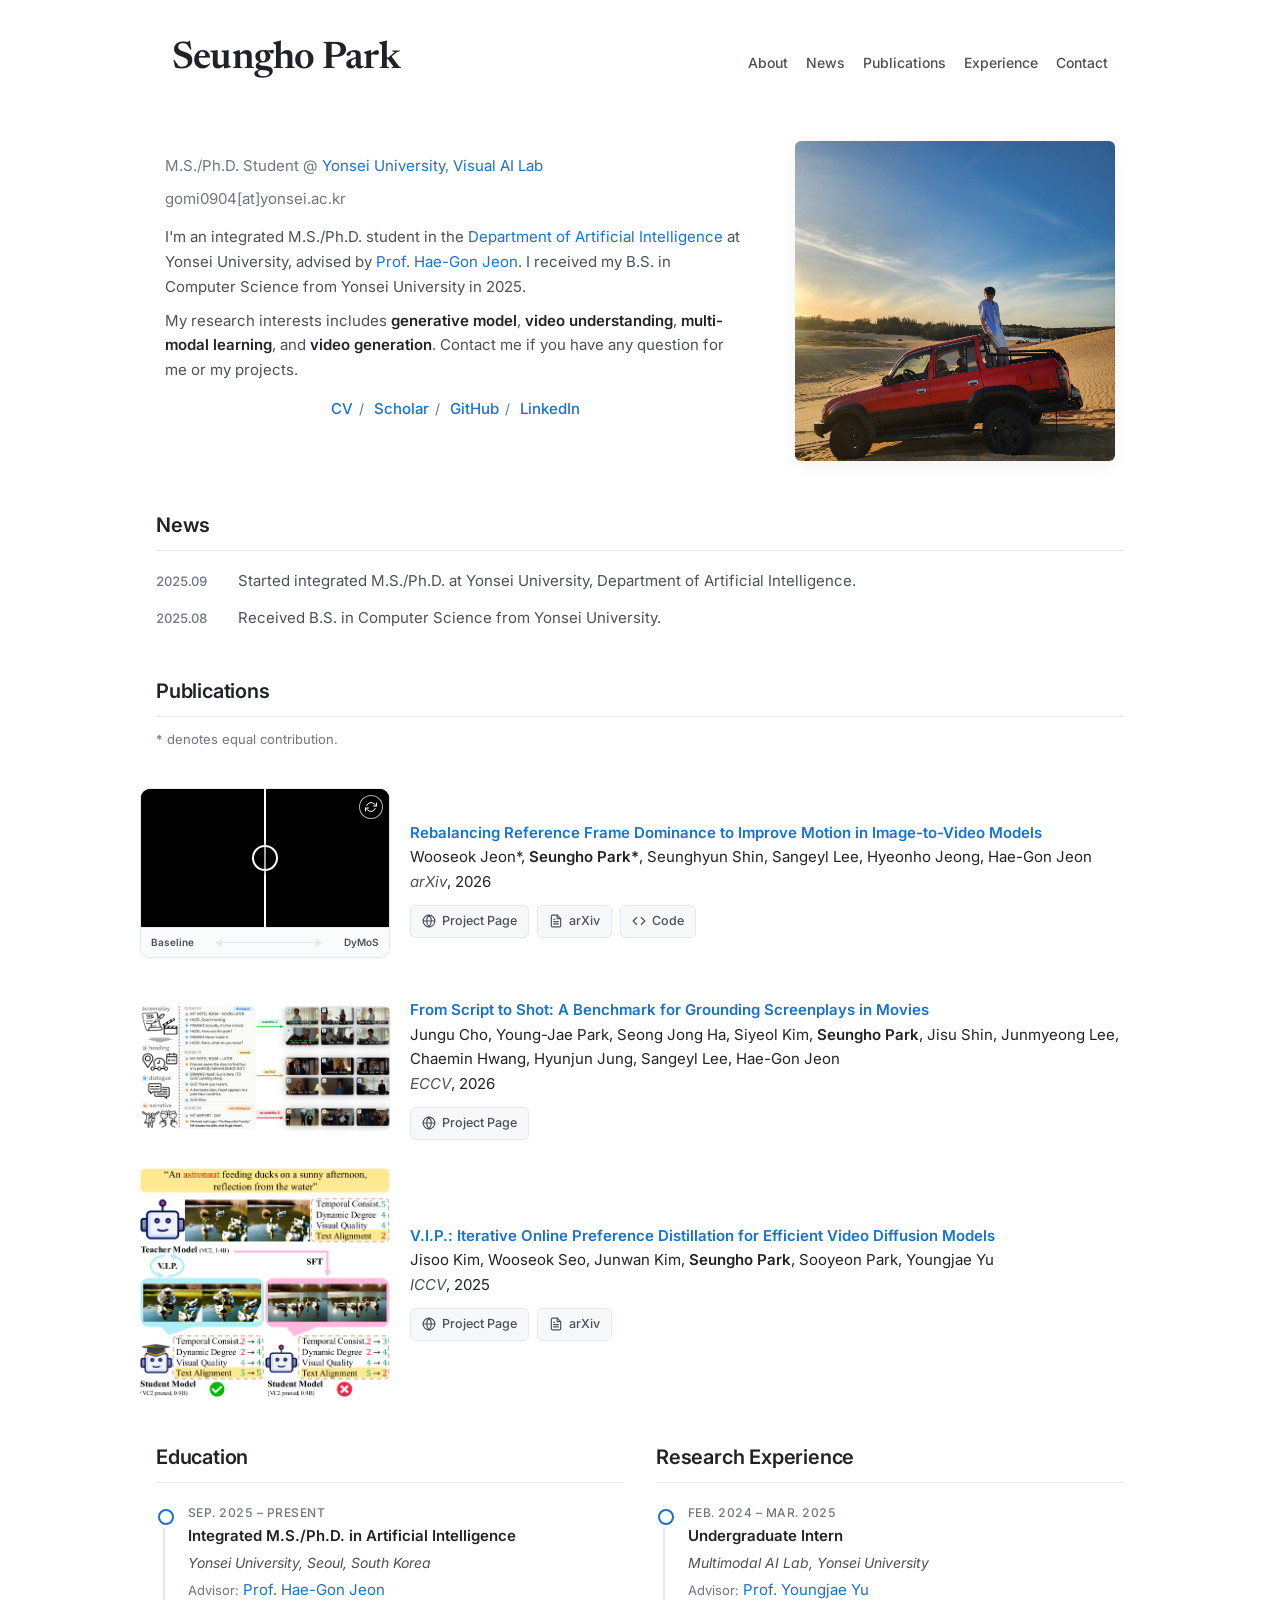
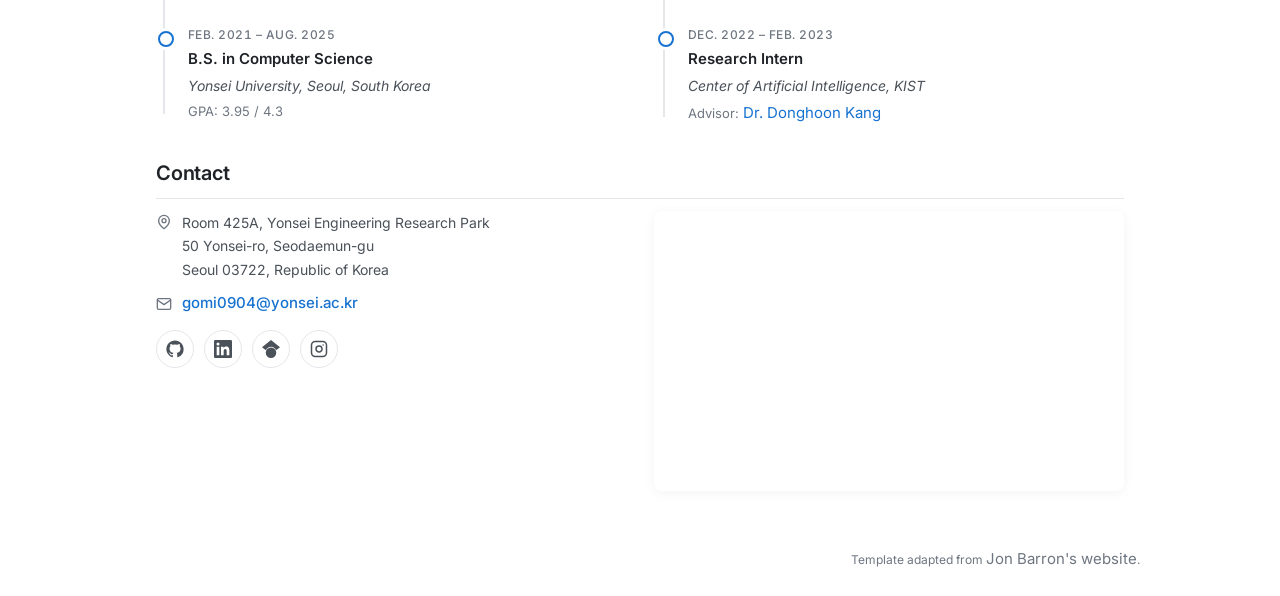
==== commit 12064f8e: "feat: add eccv 2026 script2shot and delete teaset gifs" ====
--- a/index.html
+++ b/index.html
@@ -5,7 +5,7 @@
     <title>Seungho Park</title>
     <meta name="author" content="Seungho Park">
     <meta name="viewport" content="width=device-width, initial-scale=1">
-    <link rel="stylesheet" type="text/css" href="stylesheet.css">
+    <link rel="stylesheet" type="text/css" href="stylesheet.css?v=20260527a">
   </head>
 
   <body>
@@ -148,6 +148,28 @@
                 <a href="https://github.com/sh0xed98b8/DyMoS">
                   <svg viewBox="0 0 24 24" fill="none" stroke="currentColor" stroke-width="2" stroke-linecap="round" stroke-linejoin="round"><polyline points="16 18 22 12 16 6"/><polyline points="8 6 2 12 8 18"/></svg>
                   Code
+                </a>
+              </div>
+            </div>
+          </div>
+
+          <!-- ===== From Script to Shot ===== -->
+          <div class="pub-row">
+            <div class="pub-thumb">
+              <img src='images/from_script_to_shot_teaser.png' alt="From Script to Shot teaser figure">
+            </div>
+            <div>
+              <a href="https://github.com/jungucho92/script2shot">
+                <span class="papertitle">From Script to Shot: A Benchmark for Grounding Screenplays in Movies</span>
+              </a>
+              <br>
+              Jungu Cho, Young-Jae Park, Seong Jong Ha, Siyeol Kim, <strong>Seungho Park</strong>, Jisu Shin, Junmyeong Lee, Chaemin Hwang, Hyunjun Jung, Sangeyl Lee, Hae-Gon Jeon
+              <br>
+              <em>ECCV</em>, 2026
+              <div class="pub-buttons">
+                <a href="https://github.com/jungucho92/script2shot">
+                  <svg viewBox="0 0 24 24" fill="none" stroke="currentColor" stroke-width="2" stroke-linecap="round" stroke-linejoin="round"><circle cx="12" cy="12" r="10"/><path d="M2 12h20"/><path d="M12 2a15.3 15.3 0 0 1 4 10 15.3 15.3 0 0 1-4 10 15.3 15.3 0 0 1-4-10 15.3 15.3 0 0 1 4-10z"/></svg>
+                  Project Page
                 </a>
               </div>
             </div>
@@ -275,6 +297,28 @@
     </tbody></table>
 <script>
 (function () {
+  // ---------- Sync groups (wait for all videos to be ready, then play together) ----------
+  function makeSyncGroup() {
+    return { videos: [], started: false };
+  }
+  function addToSync(group, v) {
+    group.videos.push(v);
+    const onReady = () => {
+      v.removeEventListener('canplay', onReady);
+      tryPlay(group);
+    };
+    if (v.readyState >= 3) tryPlay(group);
+    else v.addEventListener('canplay', onReady);
+  }
+  function tryPlay(group) {
+    if (group.started) return;
+    if (!group.videos.every(v => v.readyState >= 3)) return;
+    group.started = true;
+    // Reset all to start, then play simultaneously
+    group.videos.forEach(v => { try { v.currentTime = 0; } catch (_) {} });
+    group.videos.forEach(v => { v.play().catch(() => {}); });
+  }
+
   // ---------- Flip card toggle ----------
   document.querySelectorAll('.pub-flip-btn').forEach(btn => {
     btn.addEventListener('click', () => {
@@ -289,21 +333,20 @@
     try { cells = JSON.parse(grid.dataset.cells); }
     catch (e) { console.error('bad cells JSON', e); return; }
     grid.innerHTML = '';
+    const group = makeSyncGroup();
     cells.forEach(c => {
       const cell = document.createElement('div');
       cell.className = 'compare-cell';
       cell.innerHTML = `
-        <video class="layer-base" src="${c.base}" autoplay muted loop playsinline preload="auto"></video>
-        <video class="layer-ours" src="${c.ours}" autoplay muted loop playsinline preload="auto"></video>
+        <video class="layer-base" src="${c.base}" muted loop playsinline preload="auto"></video>
+        <video class="layer-ours" src="${c.ours}" muted loop playsinline preload="auto"></video>
         <div class="cell-handle"></div>
       `;
       const ours   = cell.querySelector('.layer-ours');
       const handle = cell.querySelector('.cell-handle');
       const base   = cell.querySelector('.layer-base');
-
-      // Keep the two videos in sync
-      base.addEventListener('loadedmetadata', () => { try { ours.currentTime = base.currentTime; } catch(_){} });
-      base.addEventListener('seeked',          () => { try { ours.currentTime = base.currentTime; } catch(_){} });
+      addToSync(group, base);
+      addToSync(group, ours);
 
       let dragging = false;
       const updateFromX = (clientX) => {
@@ -334,23 +377,16 @@
     try { videos = JSON.parse(stage.dataset.videos); }
     catch (e) { console.error('bad sd-stage videos JSON', e); return; }
     stage.innerHTML = '';
+    const group = makeSyncGroup();
     const vidEls = videos.map((src, i) => {
       const v = document.createElement('video');
       v.src = src;
-      v.muted = true; v.loop = true; v.autoplay = true;
+      v.muted = true; v.loop = true;
       v.playsInline = true; v.preload = 'auto';
       if (i === 0) v.classList.add('active');
       stage.appendChild(v);
+      addToSync(group, v);
       return v;
-    });
-    // Sync time across videos
-    const master = vidEls[0];
-    master.addEventListener('timeupdate', () => {
-      vidEls.slice(1).forEach(v => {
-        if (Math.abs(v.currentTime - master.currentTime) > 0.2) {
-          try { v.currentTime = master.currentTime; } catch (_) {}
-        }
-      });
     });
     // Slider snaps to integer 0..n-1
     const slider = stage.parentNode.querySelector('.sd-slider');
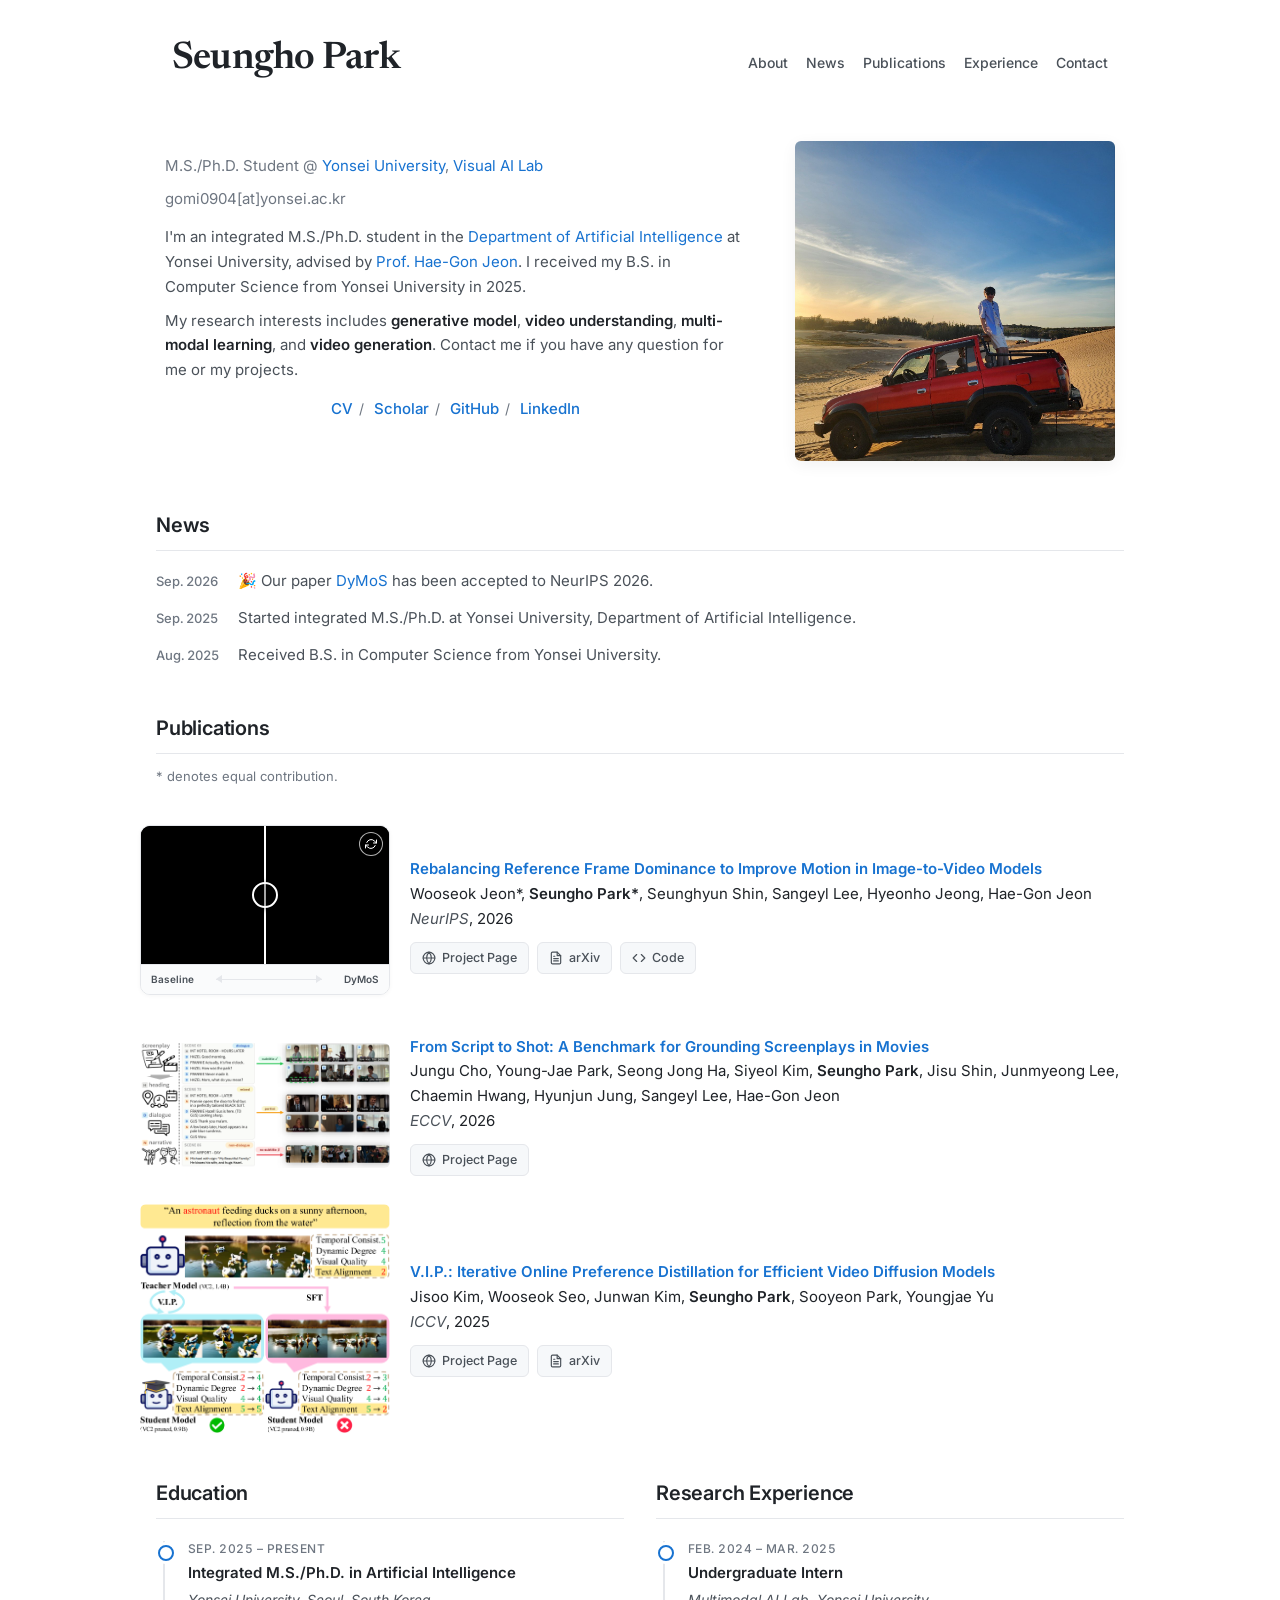
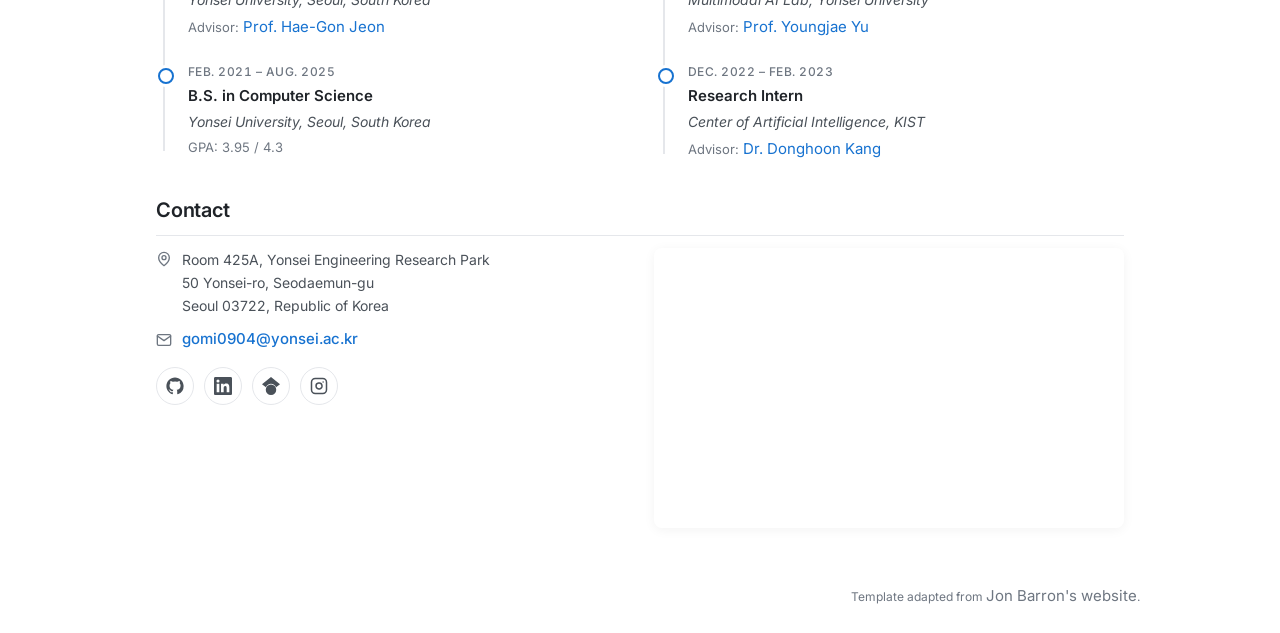
==== commit 38176722: "fix: update project page and personal website" ====
--- a/index.html
+++ b/index.html
@@ -65,8 +65,9 @@
               <td style="padding:16px;width:100%;vertical-align:middle">
                 <h2>News</h2>
                 <ul class="clean">
-                  <li><span class="date">2025.09</span> Started integrated M.S./Ph.D. at Yonsei University, Department of Artificial Intelligence.</li>
-                  <li><span class="date">2025.08</span> Received B.S. in Computer Science from Yonsei University.</li>
+                  <li><span class="date">Sep. 2026</span> 🎉 Our paper <a href="https://sh0xed98b8.github.io/DyMoS/">DyMoS</a> has been accepted to NeurIPS 2026.</li>
+                  <li><span class="date">Sep. 2025</span> Started integrated M.S./Ph.D. at Yonsei University, Department of Artificial Intelligence.</li>
+                  <li><span class="date">Aug. 2025</span> Received B.S. in Computer Science from Yonsei University.</li>
                 </ul>
               </td>
             </tr>
@@ -135,7 +136,7 @@
               <br>
               Wooseok Jeon*, <strong>Seungho Park*</strong>, Seunghyun Shin, Sangeyl Lee, Hyeonho Jeong, Hae-Gon Jeon
               <br>
-              <em>arXiv</em>, 2026
+              <em>NeurIPS</em>, 2026
               <div class="pub-buttons">
                 <a href="https://sh0xed98b8.github.io/DyMoS/">
                   <svg viewBox="0 0 24 24" fill="none" stroke="currentColor" stroke-width="2" stroke-linecap="round" stroke-linejoin="round"><circle cx="12" cy="12" r="10"/><path d="M2 12h20"/><path d="M12 2a15.3 15.3 0 0 1 4 10 15.3 15.3 0 0 1-4 10 15.3 15.3 0 0 1-4-10 15.3 15.3 0 0 1 4-10z"/></svg>
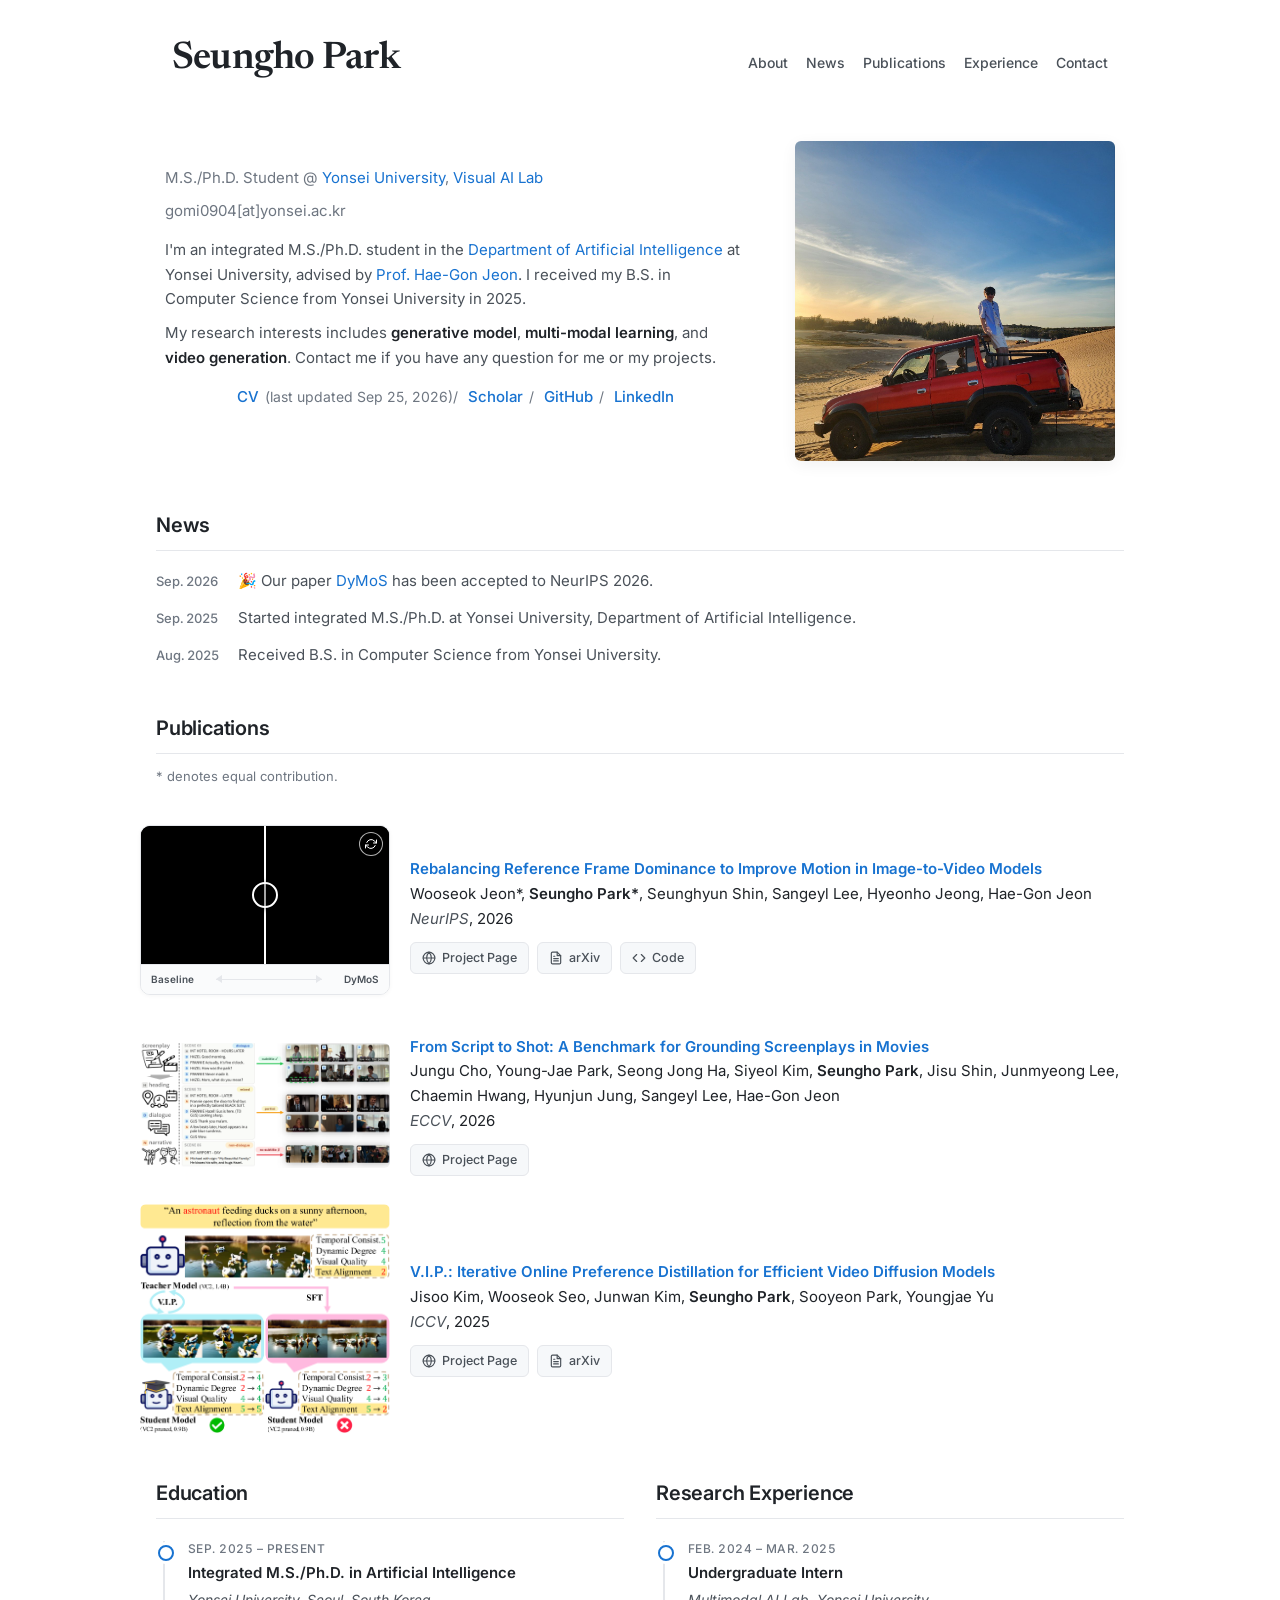
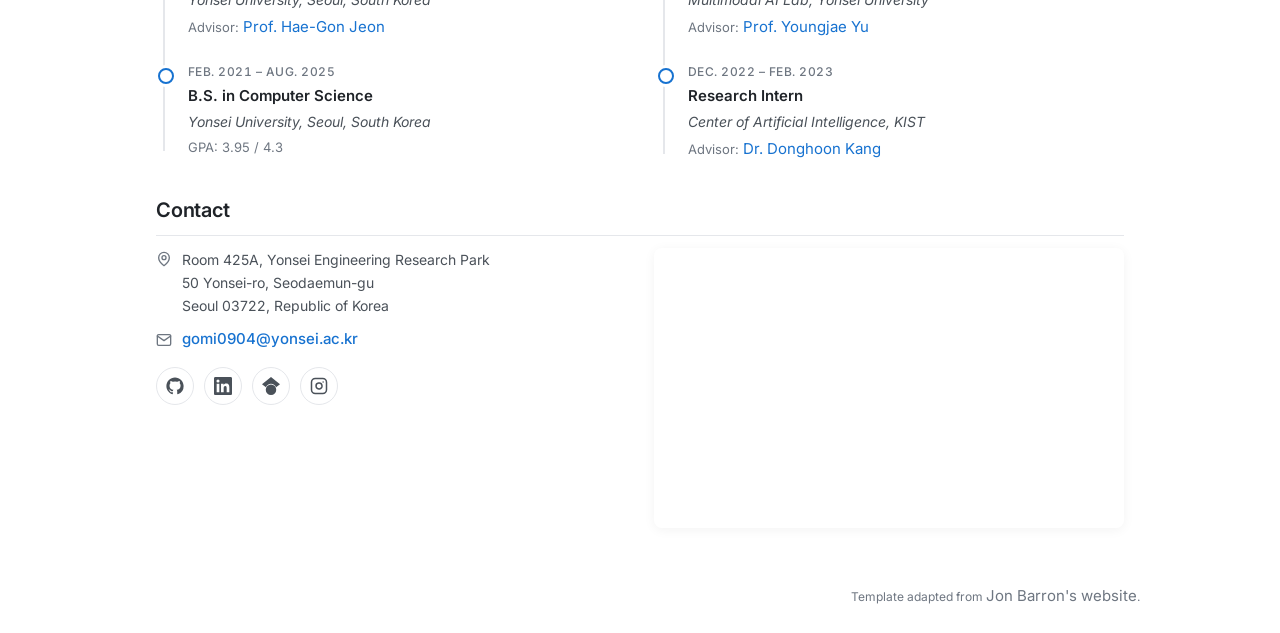
==== commit b7394224: "chore: little modification on personal website" ====
--- a/index.html
+++ b/index.html
@@ -42,12 +42,12 @@
                 </p>
                 <p>
                   My research interests includes
-                  <strong>generative model</strong>, <strong>video understanding</strong>, <strong>multi-modal learning</strong>,
+                  <strong>generative model</strong>, <strong>multi-modal learning</strong>,
                   and <strong>video generation</strong>. Contact me if you have any question for me or my projects.
                 </p>
                 <p class="links-text">
                   
-                  <a href="https://drive.google.com/file/d/1Gy5AsVF4B0NXswx8U38R1Z8lXFW52VOD/view?usp=drive_link">CV</a><span class="sep">/</span>
+                  <a href="https://drive.google.com/file/d/1SDGfYWj-KbnXNOcP2JSFLZnd4g5QG13B/view?usp=drive_link">CV</a><span class="sep">(last updated Sep 25, 2026)/</span>
                   <a href="https://scholar.google.com/citations?hl=ko&user=VhP1UfAAAAAJ">Scholar</a><span class="sep">/</span>
                   <a href="https://github.com/sh0xed98b8">GitHub</a><span class="sep">/</span>
                   <a href="https://www.linkedin.com/in/%EC%8A%B9%ED%98%B8-%EB%B0%95-468747253/">LinkedIn</a>
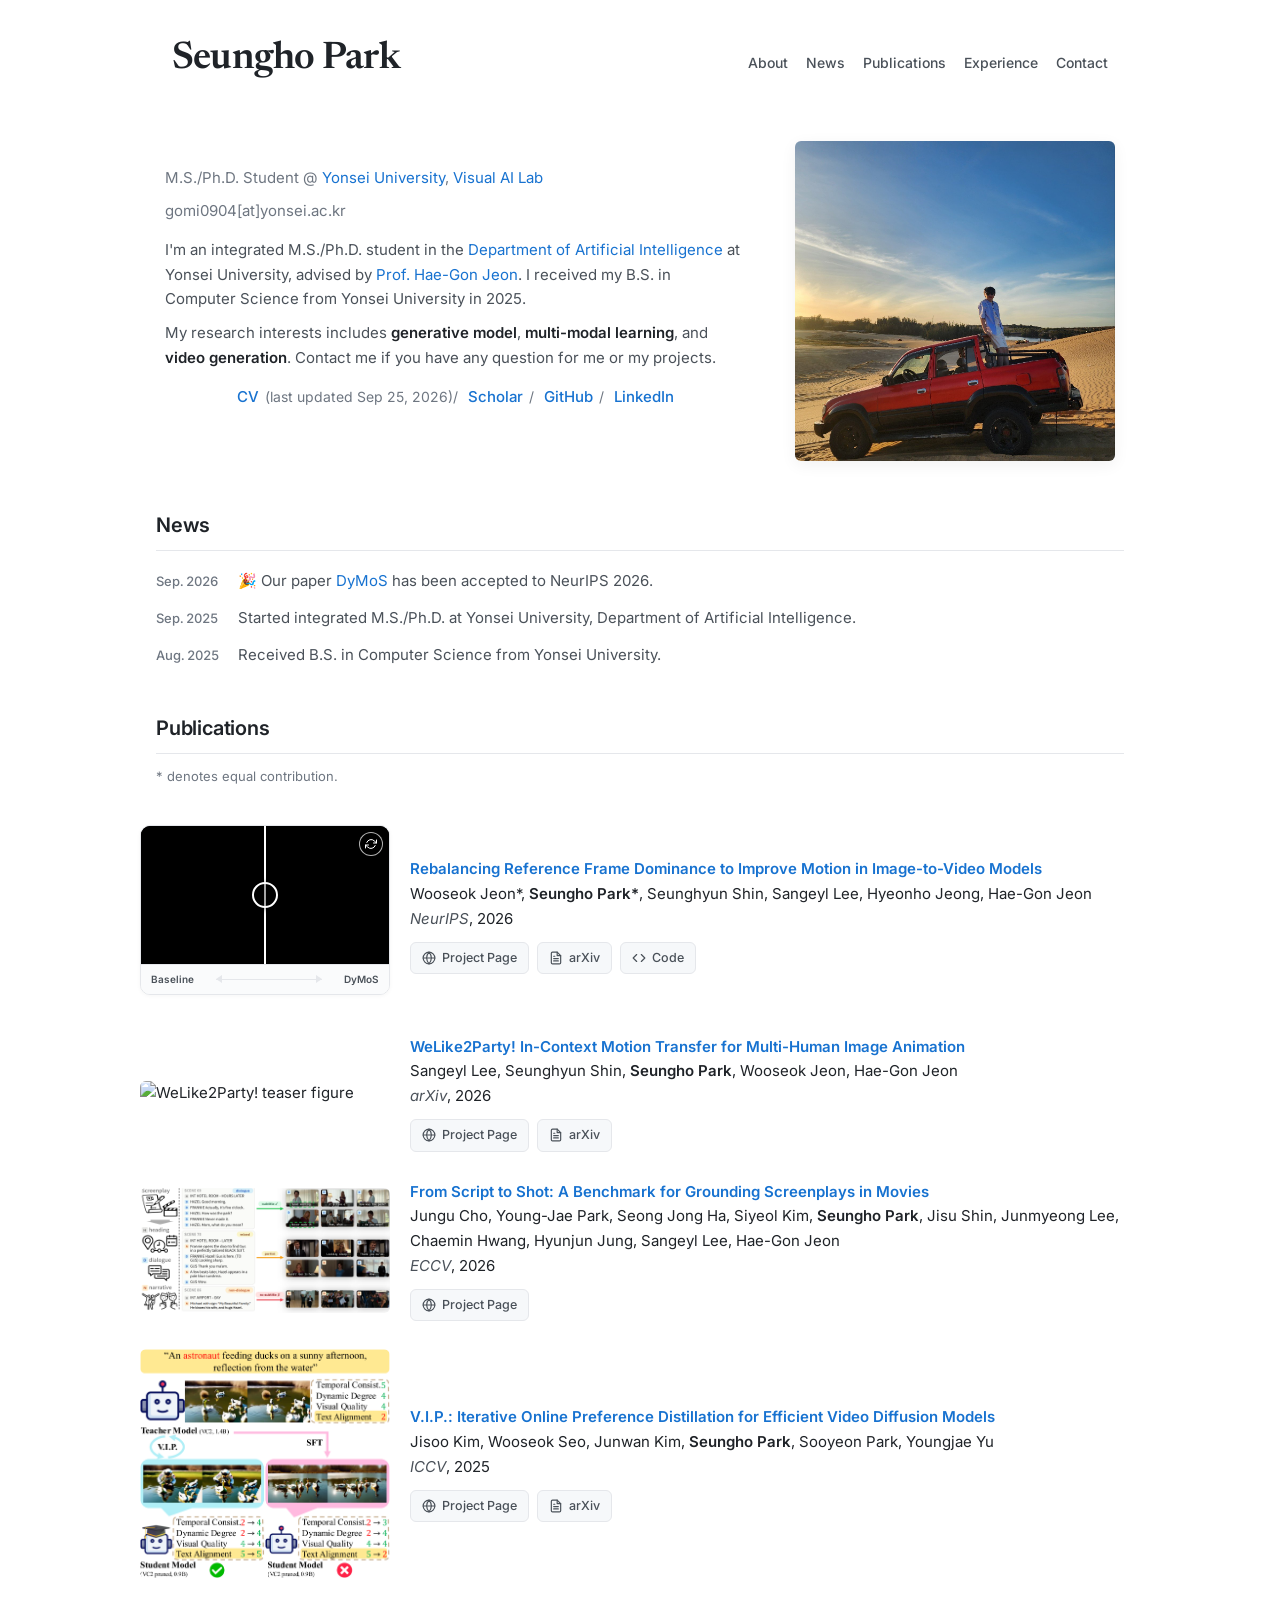
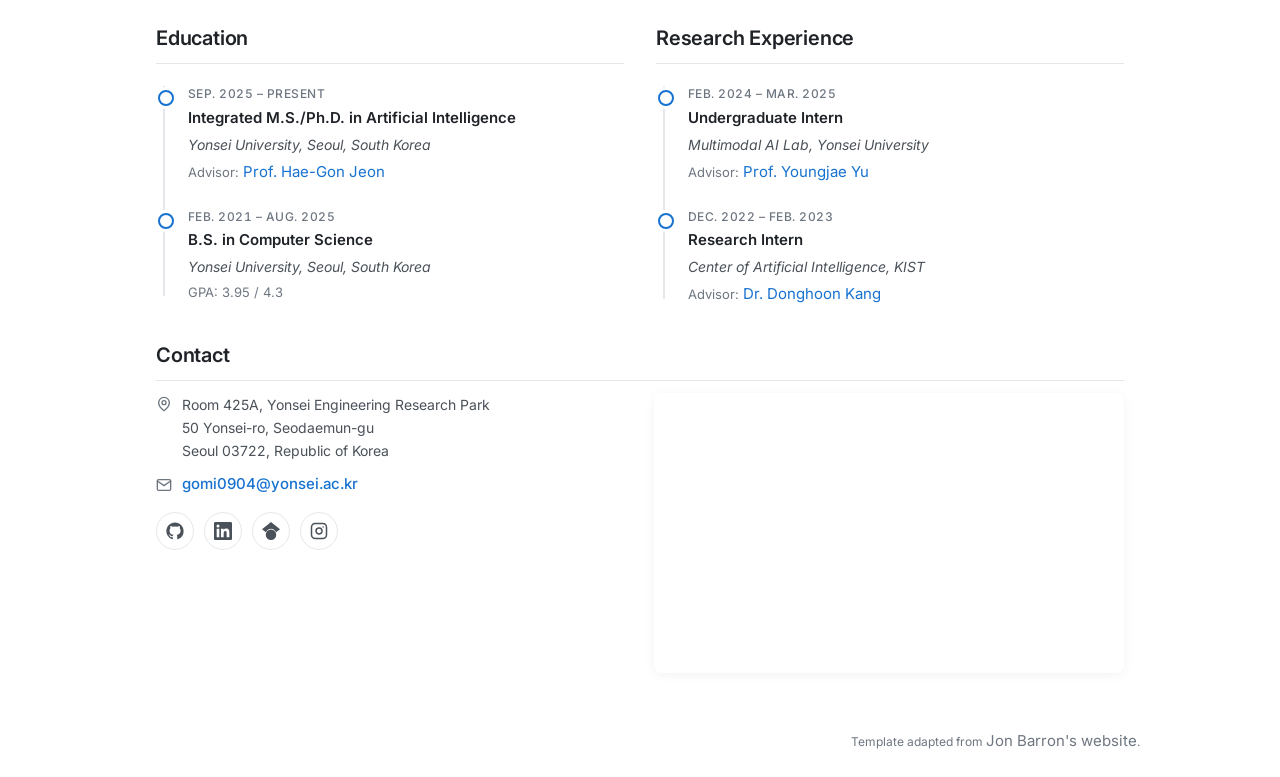
==== commit c22147df: "feat: add wl2p" ====
--- a/index.html
+++ b/index.html
@@ -149,6 +149,32 @@
                 <a href="https://github.com/sh0xed98b8/DyMoS">
                   <svg viewBox="0 0 24 24" fill="none" stroke="currentColor" stroke-width="2" stroke-linecap="round" stroke-linejoin="round"><polyline points="16 18 22 12 16 6"/><polyline points="8 6 2 12 8 18"/></svg>
                   Code
+                </a>
+              </div>
+            </div>
+          </div>
+
+          <!-- ===== WeLike2Party! ===== -->
+          <div class="pub-row">
+            <div class="pub-thumb">
+              <img src='images/welike2party_teaser_paperstyle.gif' alt="WeLike2Party! teaser figure">
+            </div>
+            <div>
+              <a href="https://wl2pvideo.github.io/">
+                <span class="papertitle">WeLike2Party! In-Context Motion Transfer for Multi-Human Image Animation</span>
+              </a>
+              <br>
+              Sangeyl Lee, Seunghyun Shin, <strong>Seungho Park</strong>, Wooseok Jeon, Hae-Gon Jeon
+              <br>
+              <em>arXiv</em>, 2026
+              <div class="pub-buttons">
+                <a href="https://wl2pvideo.github.io/">
+                  <svg viewBox="0 0 24 24" fill="none" stroke="currentColor" stroke-width="2" stroke-linecap="round" stroke-linejoin="round"><circle cx="12" cy="12" r="10"/><path d="M2 12h20"/><path d="M12 2a15.3 15.3 0 0 1 4 10 15.3 15.3 0 0 1-4 10 15.3 15.3 0 0 1-4-10 15.3 15.3 0 0 1 4-10z"/></svg>
+                  Project Page
+                </a>
+                <a href="https://arxiv.org/abs/2609.36937">
+                  <svg viewBox="0 0 24 24" fill="none" stroke="currentColor" stroke-width="2" stroke-linecap="round" stroke-linejoin="round"><path d="M14 2H6a2 2 0 0 0-2 2v16a2 2 0 0 0 2 2h12a2 2 0 0 0 2-2V8z"/><path d="M14 2v6h6"/><path d="M16 13H8M16 17H8M10 9H8"/></svg>
+                  arXiv
                 </a>
               </div>
             </div>
